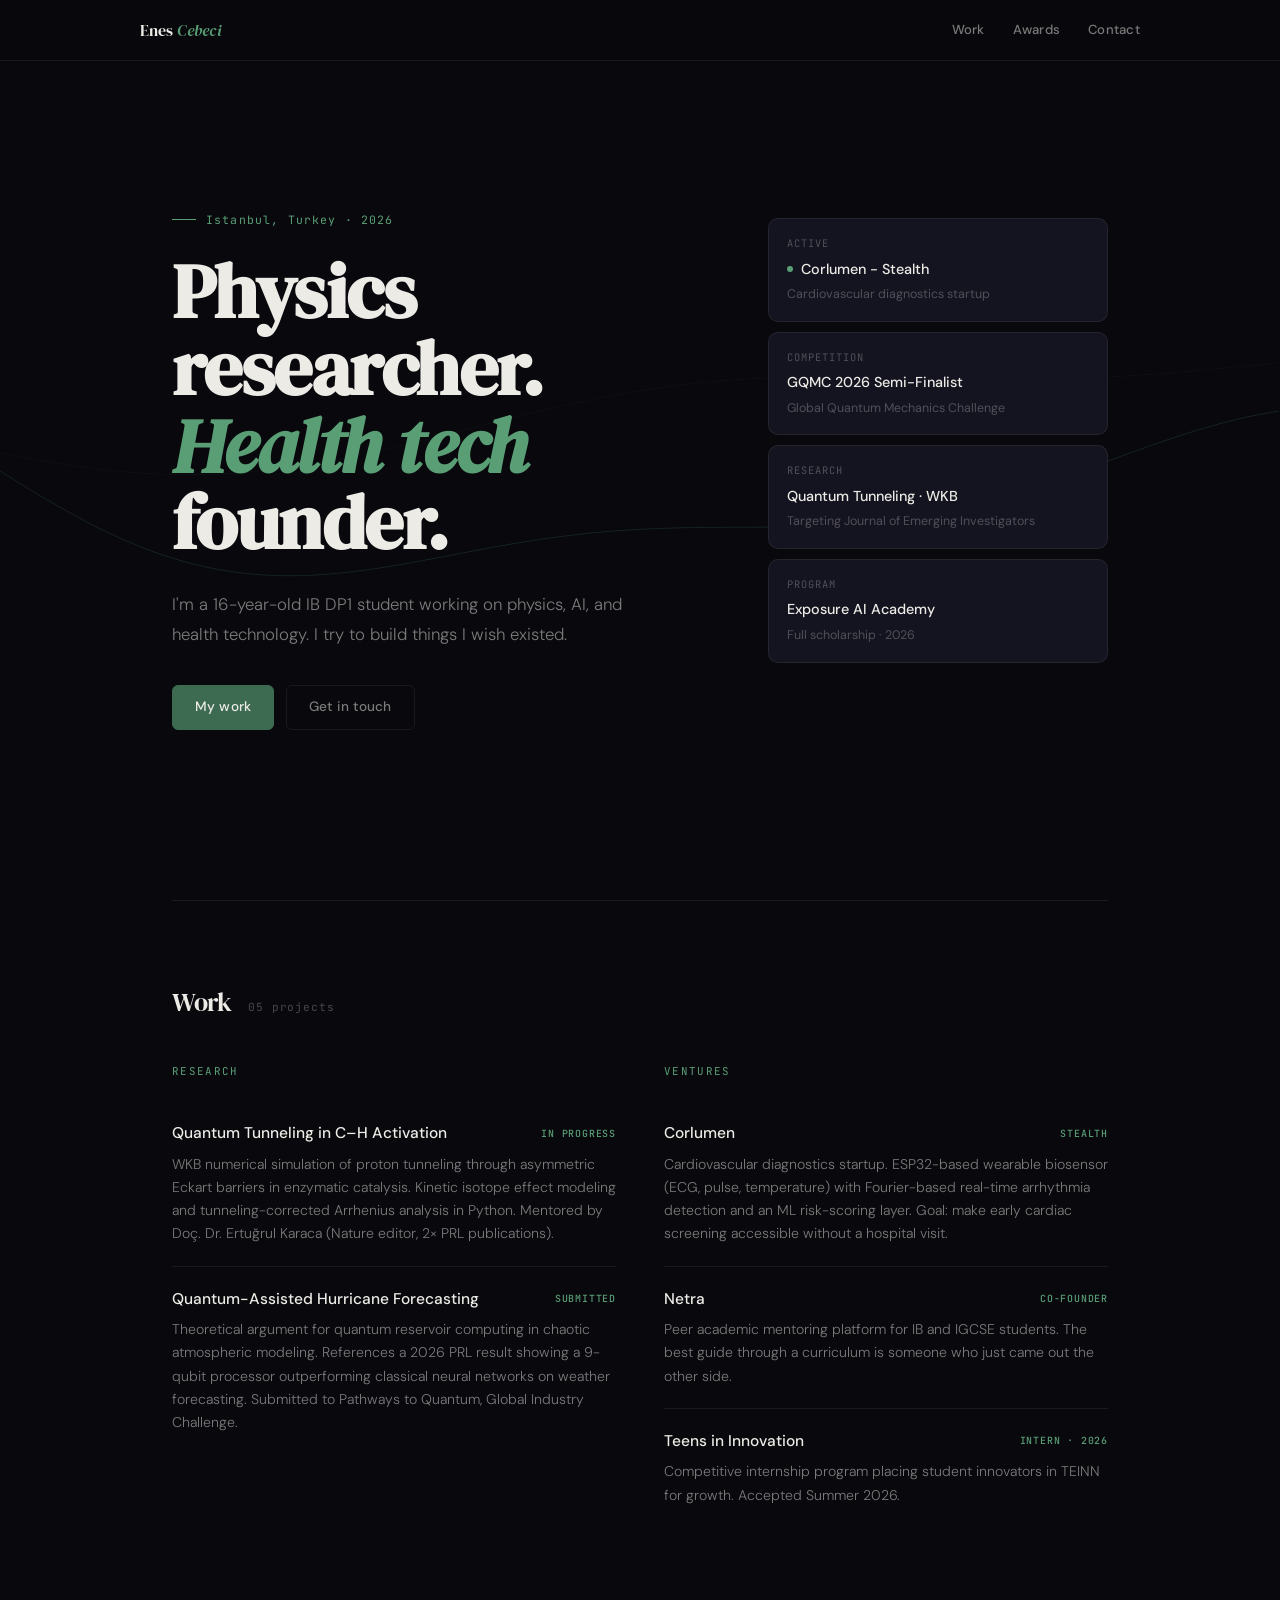
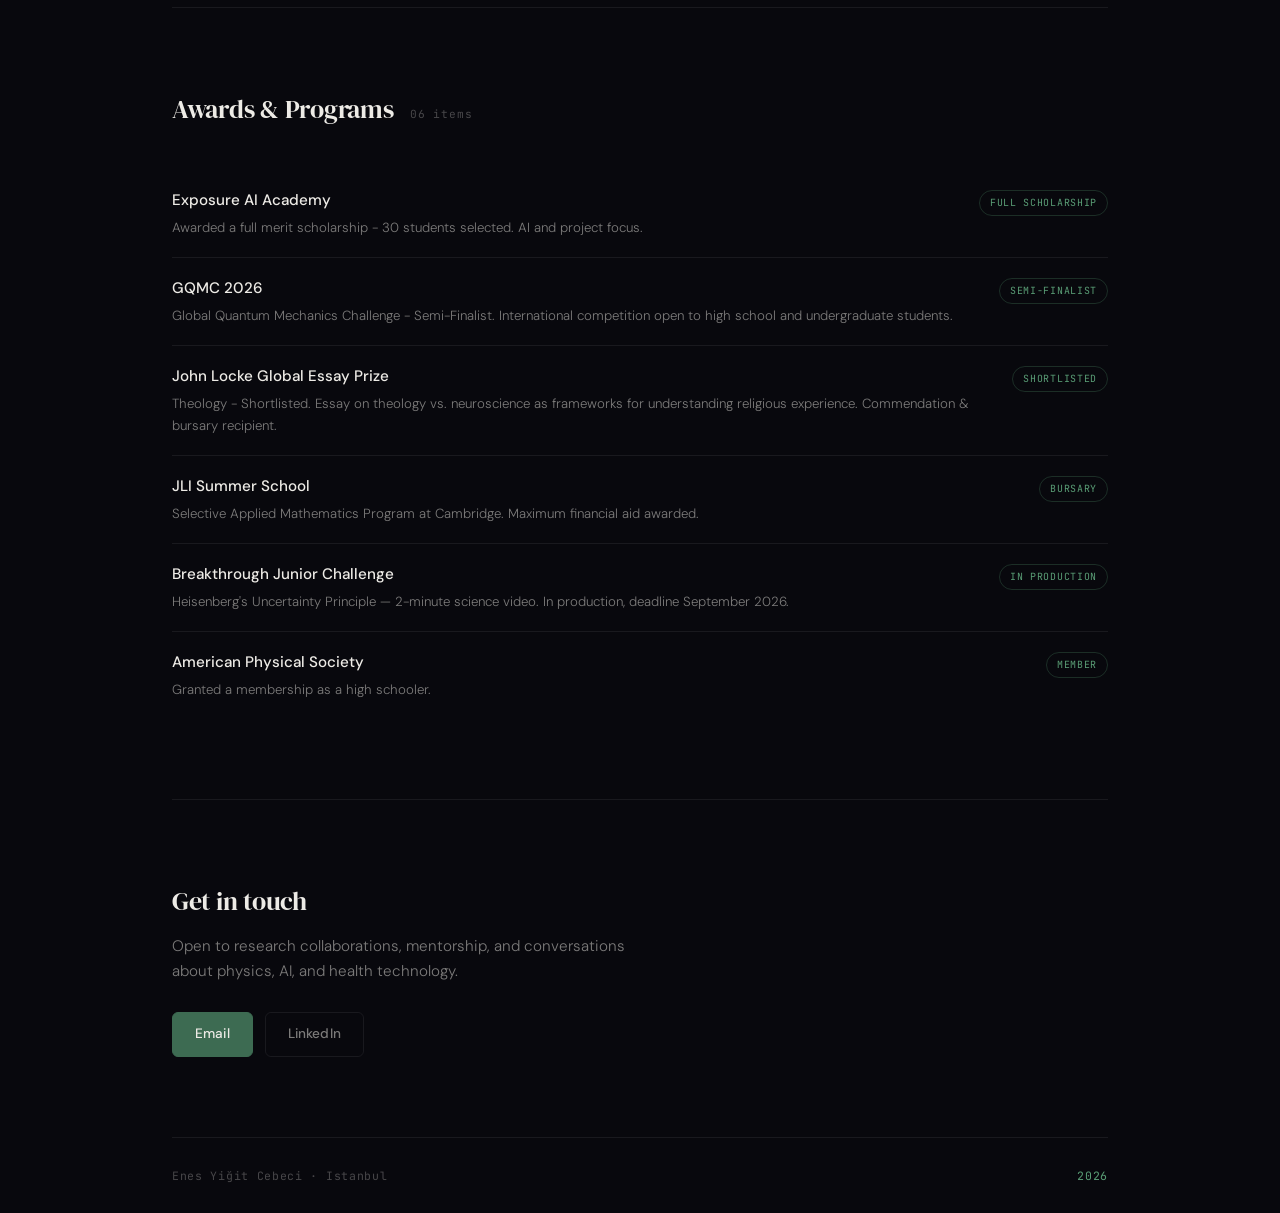
==== index.html @ 0b2b083b "index.html" ====
<!DOCTYPE html>
<html lang="en">
<head>
<meta charset="UTF-8">
<meta name="viewport" content="width=device-width, initial-scale=1.0">
<title>Enes Yiğit Cebeci</title>
<link rel="preconnect" href="https://fonts.googleapis.com">
<link rel="preconnect" href="https://fonts.gstatic.com" crossorigin>
<link href="https://fonts.googleapis.com/css2?family=DM+Serif+Display:ital@0;1&family=DM+Sans:wght@300;400;500;600&family=JetBrains+Mono:wght@400;500&display=swap" rel="stylesheet">
<style>
  :root {
    --bg: #08080D;
    --surface: #141420;
    --surface2: #1E1E2E;
    --text: #EDEBE6;
    --text-dim: rgba(237,235,230,0.5);
    --text-dimmer: rgba(237,235,230,0.28);
    --green: #3D6B52;
    --green-bright: #5A9E76;
    --border: rgba(255,255,255,0.07);
    --border-hover: rgba(255,255,255,0.14);
  }

  *, *::before, *::after { margin: 0; padding: 0; box-sizing: border-box; }
  html { scroll-behavior: smooth; }

  body {
    background: var(--bg);
    color: var(--text);
    font-family: 'DM Sans', sans-serif;
    font-size: 16px;
    line-height: 1.65;
    overflow-x: hidden;
    -webkit-font-smoothing: antialiased;
  }

  a { color: inherit; text-decoration: none; }

  .wrap {
    max-width: 1000px;
    margin: 0 auto;
    padding: 0 32px;
  }

  /* ── CANVAS BACKGROUND ── */
  #wave-canvas {
    position: fixed;
    top: 0; left: 0;
    width: 100%; height: 100%;
    z-index: 0;
    pointer-events: none;
    opacity: 0.30;
  }

  /* ── NAV ── */
  nav {
    position: fixed; top: 0; left: 0; right: 0;
    z-index: 100;
    padding: 0 32px;
    border-bottom: 1px solid var(--border);
    background: rgba(8,8,13,0.8);
    backdrop-filter: blur(16px);
  }
  nav .inner {
    max-width: 1000px; margin: 0 auto;
    display: flex; align-items: center;
    justify-content: space-between;
    height: 60px;
  }
  .nav-logo {
    font-family: 'DM Serif Display', serif;
    font-size: 1rem;
    letter-spacing: 0.01em;
    color: var(--text);
  }
  .nav-logo span { color: var(--green-bright); font-style: italic; }
  .navlinks {
    display: flex; gap: 28px;
    font-size: 0.82rem; font-weight: 500;
    color: var(--text-dim); letter-spacing: 0.02em;
  }
  .navlinks a { transition: color 0.15s; }
  .navlinks a:hover { color: var(--text); }

  /* ── HERO ── */
  .hero {
    position: relative; z-index: 1;
    min-height: 100vh;
    display: flex; align-items: center;
    padding: 120px 0 80px;
  }
  .hero-grid {
    display: grid;
    grid-template-columns: 1fr 340px;
    gap: 64px;
    align-items: start;
    width: 100%;
  }

  .hero-eyebrow {
    font-family: 'JetBrains Mono', monospace;
    font-size: 0.72rem;
    color: var(--green-bright);
    letter-spacing: 0.1em;
    margin-bottom: 24px;
    display: flex; align-items: center; gap: 10px;
  }
  .hero-eyebrow::before {
    content: '';
    width: 24px; height: 1px;
    background: var(--green-bright);
    display: inline-block;
  }

  h1.hero-name {
    font-family: 'DM Serif Display', serif;
    font-size: clamp(3rem, 6vw, 5rem);
    line-height: 1.0;
    letter-spacing: -0.02em;
    margin-bottom: 28px;
  }
  h1.hero-name em {
    font-style: italic;
    color: var(--green-bright);
  }

  .hero-bio {
    font-size: 1.05rem;
    color: var(--text-dim);
    max-width: 460px;
    line-height: 1.8;
    margin-bottom: 36px;
    font-weight: 300;
  }

  .hero-links { display: flex; gap: 12px; }
  .btn {
    padding: 10px 22px;
    border-radius: 6px;
    font-size: 0.85rem;
    font-weight: 500;
    letter-spacing: 0.01em;
    transition: all 0.2s;
    cursor: pointer;
  }
  .btn-primary {
    background: var(--green);
    color: var(--text);
    border: 1px solid var(--green);
  }
  .btn-primary:hover { background: var(--green-bright); border-color: var(--green-bright); }
  .btn-ghost {
    background: transparent;
    color: var(--text-dim);
    border: 1px solid var(--border);
  }
  .btn-ghost:hover { border-color: var(--border-hover); color: var(--text); }

  /* Right side status cards */
  .status-stack { display: flex; flex-direction: column; gap: 10px; padding-top: 8px; }
  .status-card {
    background: var(--surface);
    border: 1px solid var(--border);
    border-radius: 10px;
    padding: 16px 18px;
    transition: border-color 0.2s, transform 0.2s;
  }
  .status-card:hover {
    border-color: var(--border-hover);
    transform: translateX(4px);
  }
  .status-label {
    font-family: 'JetBrains Mono', monospace;
    font-size: 0.65rem;
    letter-spacing: 0.1em;
    text-transform: uppercase;
    color: var(--text-dimmer);
    margin-bottom: 5px;
  }
  .status-value {
    font-size: 0.9rem;
    font-weight: 500;
    color: var(--text);
    display: flex; align-items: center; gap: 8px;
  }
  .status-sub {
    font-size: 0.78rem;
    color: var(--text-dimmer);
    margin-top: 3px;
  }
  .live-dot {
    width: 6px; height: 6px;
    border-radius: 50%;
    background: var(--green-bright);
    flex-shrink: 0;
    animation: livepulse 2s ease-in-out infinite;
  }
  @keyframes livepulse { 0%,100%{opacity:1;} 50%{opacity:0.3;} }

  /* ── SECTIONS ── */
  .section {
    position: relative; z-index: 1;
    padding: 80px 0;
    border-top: 1px solid var(--border);
  }

  .section-header {
    display: flex; align-items: baseline;
    gap: 16px; margin-bottom: 40px;
  }
  h2.sec-title {
    font-family: 'DM Serif Display', serif;
    font-size: 1.6rem;
    font-weight: 400;
    letter-spacing: -0.01em;
  }
  .sec-count {
    font-family: 'JetBrains Mono', monospace;
    font-size: 0.7rem;
    color: var(--text-dimmer);
    letter-spacing: 0.08em;
  }

  /* Two column work grid */
  .work-cols {
    display: grid;
    grid-template-columns: 1fr 1fr;
    gap: 48px;
  }
  .work-group-title {
    font-family: 'JetBrains Mono', monospace;
    font-size: 0.68rem;
    letter-spacing: 0.12em;
    text-transform: uppercase;
    color: var(--green-bright);
    margin-bottom: 20px;
  }

  .work-item {
    padding: 20px 0;
    border-bottom: 1px solid var(--border);
    transition: border-color 0.2s;
  }
  .work-item:last-child { border-bottom: none; }
  .work-item:hover { border-color: var(--border-hover); }

  .work-name {
    font-weight: 500;
    font-size: 0.97rem;
    margin-bottom: 6px;
    display: flex; align-items: center; justify-content: space-between;
  }
  .work-tag {
    font-family: 'JetBrains Mono', monospace;
    font-size: 0.62rem;
    letter-spacing: 0.08em;
    text-transform: uppercase;
    color: var(--green-bright);
    flex-shrink: 0;
  }
  .work-desc {
    font-size: 0.88rem;
    color: var(--text-dim);
    line-height: 1.65;
    font-weight: 300;
  }

  /* Awards */
  .awards-list { display: flex; flex-direction: column; }
  .award-item {
    display: grid;
    grid-template-columns: 1fr auto;
    align-items: start;
    gap: 20px;
    padding: 18px 0;
    border-bottom: 1px solid var(--border);
    transition: all 0.2s;
  }
  .award-item:last-child { border-bottom: none; }
  .award-item:hover { padding-left: 8px; }
  .award-name { font-weight: 500; font-size: 0.95rem; margin-bottom: 4px; }
  .award-detail { font-size: 0.83rem; color: var(--text-dim); font-weight: 300; }
  .award-badge {
    font-family: 'JetBrains Mono', monospace;
    font-size: 0.62rem;
    letter-spacing: 0.07em;
    text-transform: uppercase;
    color: var(--green-bright);
    padding: 4px 10px;
    border: 1px solid rgba(90,158,118,0.25);
    border-radius: 100px;
    white-space: nowrap;
    margin-top: 2px;
  }

  /* Contact */
  .contact-inner { max-width: 480px; }
  .contact-inner h2 { margin-bottom: 12px; }
  .contact-inner p { color: var(--text-dim); font-size: 0.95rem; margin-bottom: 28px; font-weight: 300; }

  /* Footer */
  footer {
    position: relative; z-index: 1;
    border-top: 1px solid var(--border);
    padding: 28px 0;
    display: flex; justify-content: space-between; align-items: center;
  }
  footer span {
    font-family: 'JetBrains Mono', monospace;
    font-size: 0.72rem;
    color: var(--text-dimmer);
    letter-spacing: 0.06em;
  }
  footer .green { color: var(--green-bright); }

  /* ── SCROLL REVEAL ── */
  .reveal {
    opacity: 0;
    transform: translateY(24px);
    transition: opacity 0.6s ease, transform 0.6s ease;
  }
  .reveal.visible {
    opacity: 1;
    transform: translateY(0);
  }

  @media (max-width: 768px) {
    .hero-grid { grid-template-columns: 1fr; gap: 40px; }
    .work-cols { grid-template-columns: 1fr; gap: 0; }
    .navlinks { display: none; }
    .hero { padding: 100px 0 60px; }
    .section { padding: 60px 0; }
    .award-item { grid-template-columns: 1fr; }
  }
</style>
</head>
<body>

<!-- Ambient wave background -->
<canvas id="wave-canvas"></canvas>

<nav>
  <div class="inner">
    <div class="nav-logo">Enes <span>Cebeci</span></div>
    <div class="navlinks">
      <a href="#work">Work</a>
      <a href="#awards">Awards</a>
      <a href="#contact">Contact</a>
    </div>
  </div>
</nav>

<div class="wrap">

  <!-- HERO -->
  <div class="hero">
    <div class="hero-grid">
      <div>
        <div class="hero-eyebrow">Istanbul, Turkey · 2026</div>
        <h1 class="hero-name">
          Physics<br>researcher.<br><em>Health tech</em><br>founder.
        </h1>
        <p class="hero-bio">I'm a 16-year-old IB DP1 student working on physics, AI, and health technology. I try to build things I wish existed.</p>
        <div class="hero-links">
          <a href="#work" class="btn btn-primary">My work</a>
          <a href="#contact" class="btn btn-ghost">Get in touch</a>
        </div>
      </div>

      <div class="status-stack">
        <div class="status-card">
          <div class="status-label">Active</div>
          <div class="status-value"><span class="live-dot"></span>Corlumen - Stealth</div>
          <div class="status-sub">Cardiovascular diagnostics startup</div>
        </div>
        <div class="status-card">
          <div class="status-label">Competition</div>
          <div class="status-value">GQMC 2026 Semi-Finalist</div>
          <div class="status-sub">Global Quantum Mechanics Challenge</div>
        </div>
        <div class="status-card">
          <div class="status-label">Research</div>
          <div class="status-value">Quantum Tunneling · WKB</div>
          <div class="status-sub">Targeting Journal of Emerging Investigators</div>
        </div>
        <div class="status-card">
          <div class="status-label">Program</div>
          <div class="status-value">Exposure AI Academy</div>
          <div class="status-sub">Full scholarship · 2026</div>
        </div>
      </div>
    </div>
  </div>

  <!-- WORK -->
  <div class="section reveal" id="work">
    <div class="section-header">
      <h2 class="sec-title">Work</h2>
      <span class="sec-count">05 projects</span>
    </div>
    <div class="work-cols">
      <div>
        <div class="work-group-title">Research</div>
        <div class="work-item">
          <div class="work-name">
            Quantum Tunneling in C–H Activation
            <span class="work-tag">In progress</span>
          </div>
          <div class="work-desc">WKB numerical simulation of proton tunneling through asymmetric Eckart barriers in enzymatic catalysis. Kinetic isotope effect modeling and tunneling-corrected Arrhenius analysis in Python. Mentored by Doç. Dr. Ertuğrul Karaca (Nature editor, 2× PRL publications).</div>
        </div>
        <div class="work-item">
          <div class="work-name">
            Quantum-Assisted Hurricane Forecasting
            <span class="work-tag">Submitted</span>
          </div>
          <div class="work-desc">Theoretical argument for quantum reservoir computing in chaotic atmospheric modeling. References a 2026 PRL result showing a 9-qubit processor outperforming classical neural networks on weather forecasting. Submitted to Pathways to Quantum, Global Industry Challenge.</div>
        </div>
      </div>

      <div>
        <div class="work-group-title">Ventures</div>
        <div class="work-item">
          <div class="work-name">
            Corlumen
            <span class="work-tag">Stealth</span>
          </div>
          <div class="work-desc">Cardiovascular diagnostics startup. ESP32-based wearable biosensor (ECG, pulse, temperature) with Fourier-based real-time arrhythmia detection and an ML risk-scoring layer. Goal: make early cardiac screening accessible without a hospital visit.</div>
        </div>
        <div class="work-item">
          <div class="work-name">
            Netra
            <span class="work-tag">Co-founder</span>
          </div>
          <div class="work-desc">Peer academic mentoring platform for IB and IGCSE students. The best guide through a curriculum is someone who just came out the other side.</div>
        </div>
        <div class="work-item">
          <div class="work-name">
            Teens in Innovation
            <span class="work-tag">Intern · 2026</span>
          </div>
          <div class="work-desc">Competitive internship program placing student innovators in TEINN for growth. Accepted Summer 2026.</div>
        </div>
      </div>
    </div>
  </div>

  <!-- AWARDS -->
  <div class="section reveal" id="awards">
    <div class="section-header">
      <h2 class="sec-title">Awards & Programs</h2>
      <span class="sec-count">06 items</span>
    </div>
    <div class="awards-list">
      <div class="award-item">
        <div>
          <div class="award-name">Exposure AI Academy</div>
          <div class="award-detail">Awarded a full merit scholarship - 30 students selected. AI and project focus.</div>
        </div>
        <div class="award-badge">Full scholarship</div>
      </div>
      <div class="award-item">
        <div>
          <div class="award-name">GQMC 2026</div>
          <div class="award-detail">Global Quantum Mechanics Challenge - Semi-Finalist. International competition open to high school and undergraduate students.</div>
        </div>
        <div class="award-badge">Semi-finalist</div>
      </div>
      <div class="award-item">
        <div>
          <div class="award-name">John Locke Global Essay Prize</div>
          <div class="award-detail">Theology - Shortlisted. Essay on theology vs. neuroscience as frameworks for understanding religious experience. Commendation & bursary recipient.</div>
        </div>
        <div class="award-badge">Shortlisted</div>
      </div>
      <div class="award-item">
        <div>
          <div class="award-name">JLI Summer School</div>
          <div class="award-detail">Selective Applied Mathematics Program at Cambridge. Maximum financial aid awarded.</div>
        </div>
        <div class="award-badge">Bursary</div>
      </div>
      <div class="award-item">
        <div>
          <div class="award-name">Breakthrough Junior Challenge</div>
          <div class="award-detail">Heisenberg's Uncertainty Principle — 2-minute science video. In production, deadline September 2026.</div>
        </div>
        <div class="award-badge">In production</div>
      </div>
      <div class="award-item">
        <div>
          <div class="award-name">American Physical Society</div>
          <div class="award-detail">Granted a membership as a high schooler.</div>
        </div>
        <div class="award-badge">Member</div>
      </div>
    </div>
  </div>

  <!-- CONTACT -->
  <div class="section reveal" id="contact">
    <div class="contact-inner">
      <h2 class="sec-title">Get in touch</h2>
      <p>Open to research collaborations, mentorship, and conversations about physics, AI, and health technology.</p>
      <div class="hero-links">
        <a href="mailto:eycebeci61@gmail.com" class="btn btn-primary">Email</a>
        <a href="https://www.linkedin.com/in/enesyigitcebeci" target="_blank" class="btn btn-ghost">LinkedIn</a>
      </div>
    </div>
  </div>

  <footer>
    <span>Enes Yiğit Cebeci · Istanbul</span>
    <span class="green">2026</span>
  </footer>

</div>

<script>
  // Ambient wave background
  const canvas = document.getElementById('wave-canvas');
  const ctx = canvas.getContext('2d');
  let t = 0;

  function resize() {
    canvas.width = window.innerWidth;
    canvas.height = window.innerHeight;
  }
  resize();
  window.addEventListener('resize', resize);

  function drawWave() {
    ctx.clearRect(0, 0, canvas.width, canvas.height);
    ctx.beginPath();
    ctx.strokeStyle = 'rgba(90,158,118,0.6)';
    ctx.lineWidth = 1;

    for (let x = 0; x < canvas.width; x++) {
      const y = canvas.height * 0.5
        + Math.sin((x * 0.004) + t) * 60
        + Math.sin((x * 0.008) + t * 1.3) * 30
        + Math.sin((x * 0.002) + t * 0.7) * 80;
      x === 0 ? ctx.moveTo(x, y) : ctx.lineTo(x, y);
    }
    ctx.stroke();

    ctx.beginPath();
    ctx.strokeStyle = 'rgba(61,107,82,0.3)';
    for (let x = 0; x < canvas.width; x++) {
      const y = canvas.height * 0.45
        + Math.sin((x * 0.003) + t * 0.8 + 1) * 50
        + Math.sin((x * 0.007) + t * 1.1) * 20;
      x === 0 ? ctx.moveTo(x, y) : ctx.lineTo(x, y);
    }
    ctx.stroke();

    t += 0.003;
    requestAnimationFrame(drawWave);
  }
  drawWave();

  // Scroll reveal
  const reveals = document.querySelectorAll('.reveal');
  const observer = new IntersectionObserver((entries) => {
    entries.forEach(e => {
      if (e.isIntersecting) {
        e.target.classList.add('visible');
        observer.unobserve(e.target);
      }
    });
  }, { threshold: 0.1 });
  reveals.forEach(r => observer.observe(r));
</script>

</body>
</html>
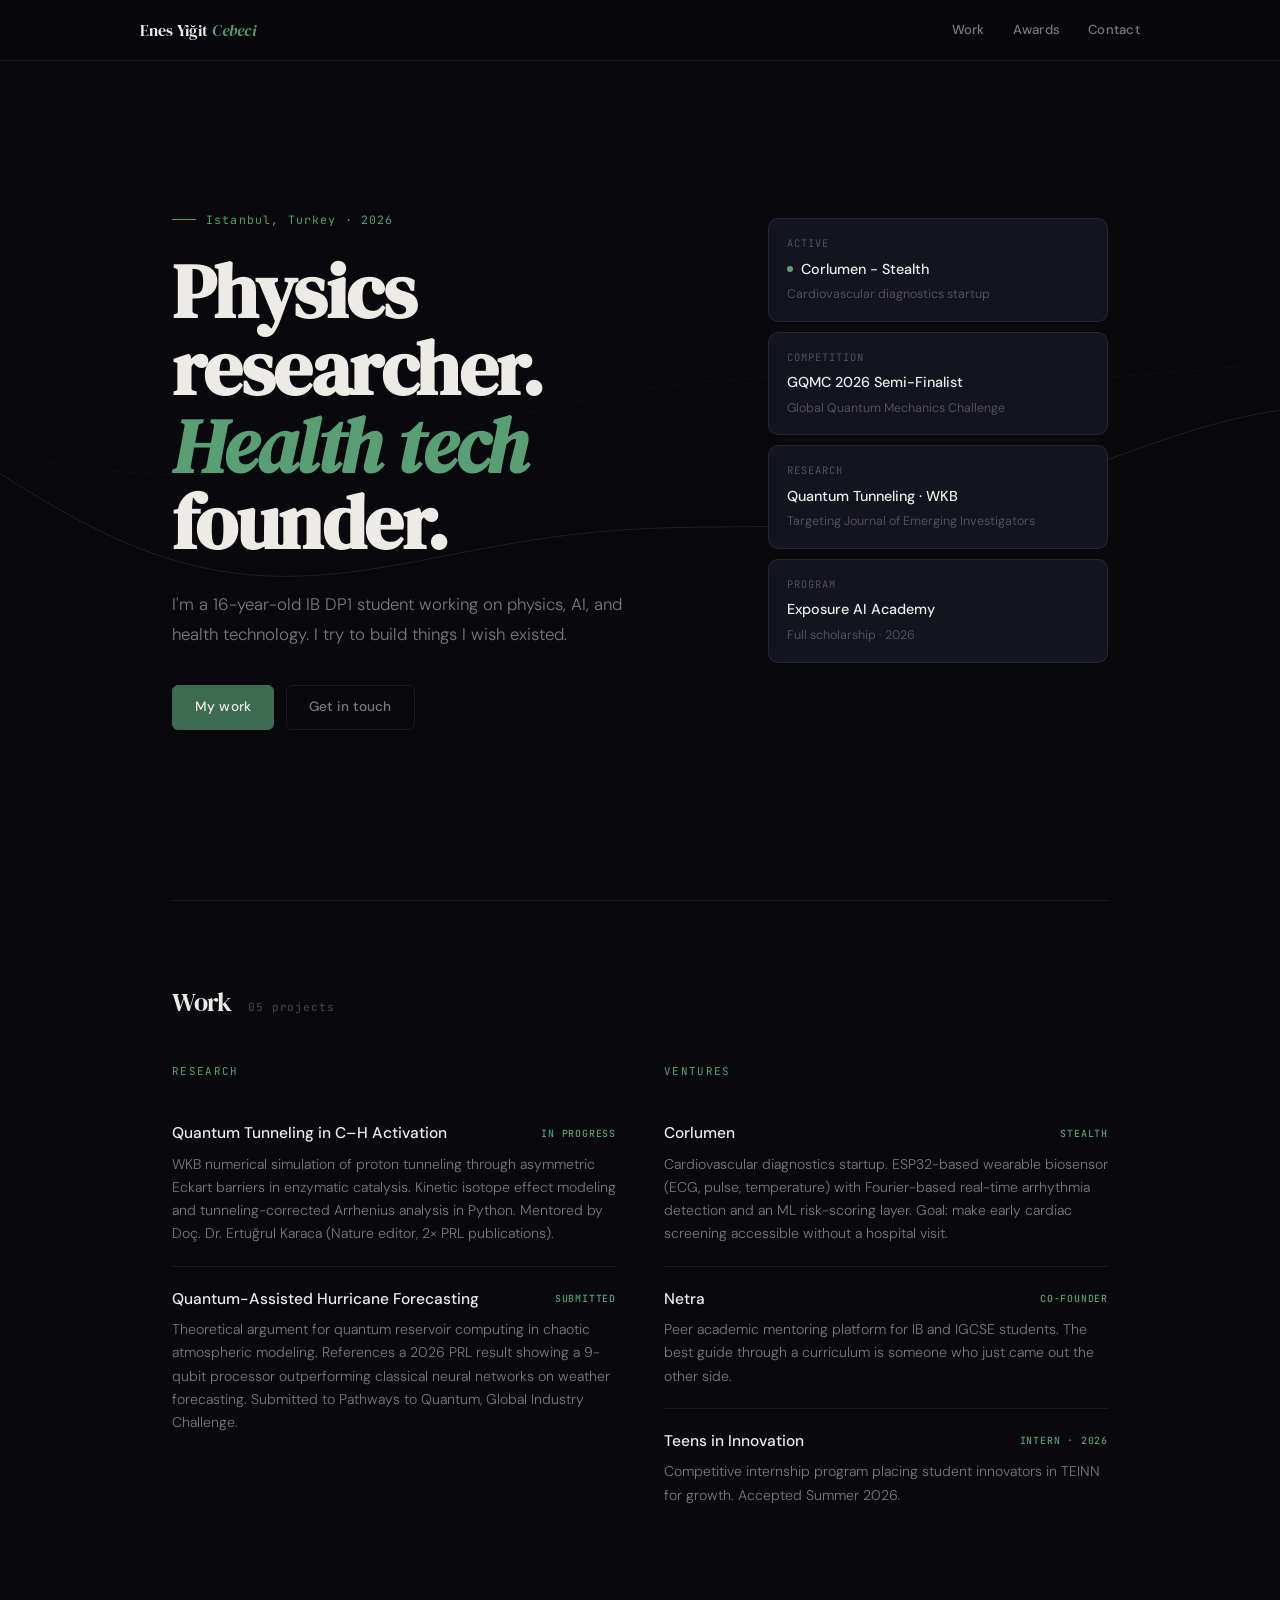
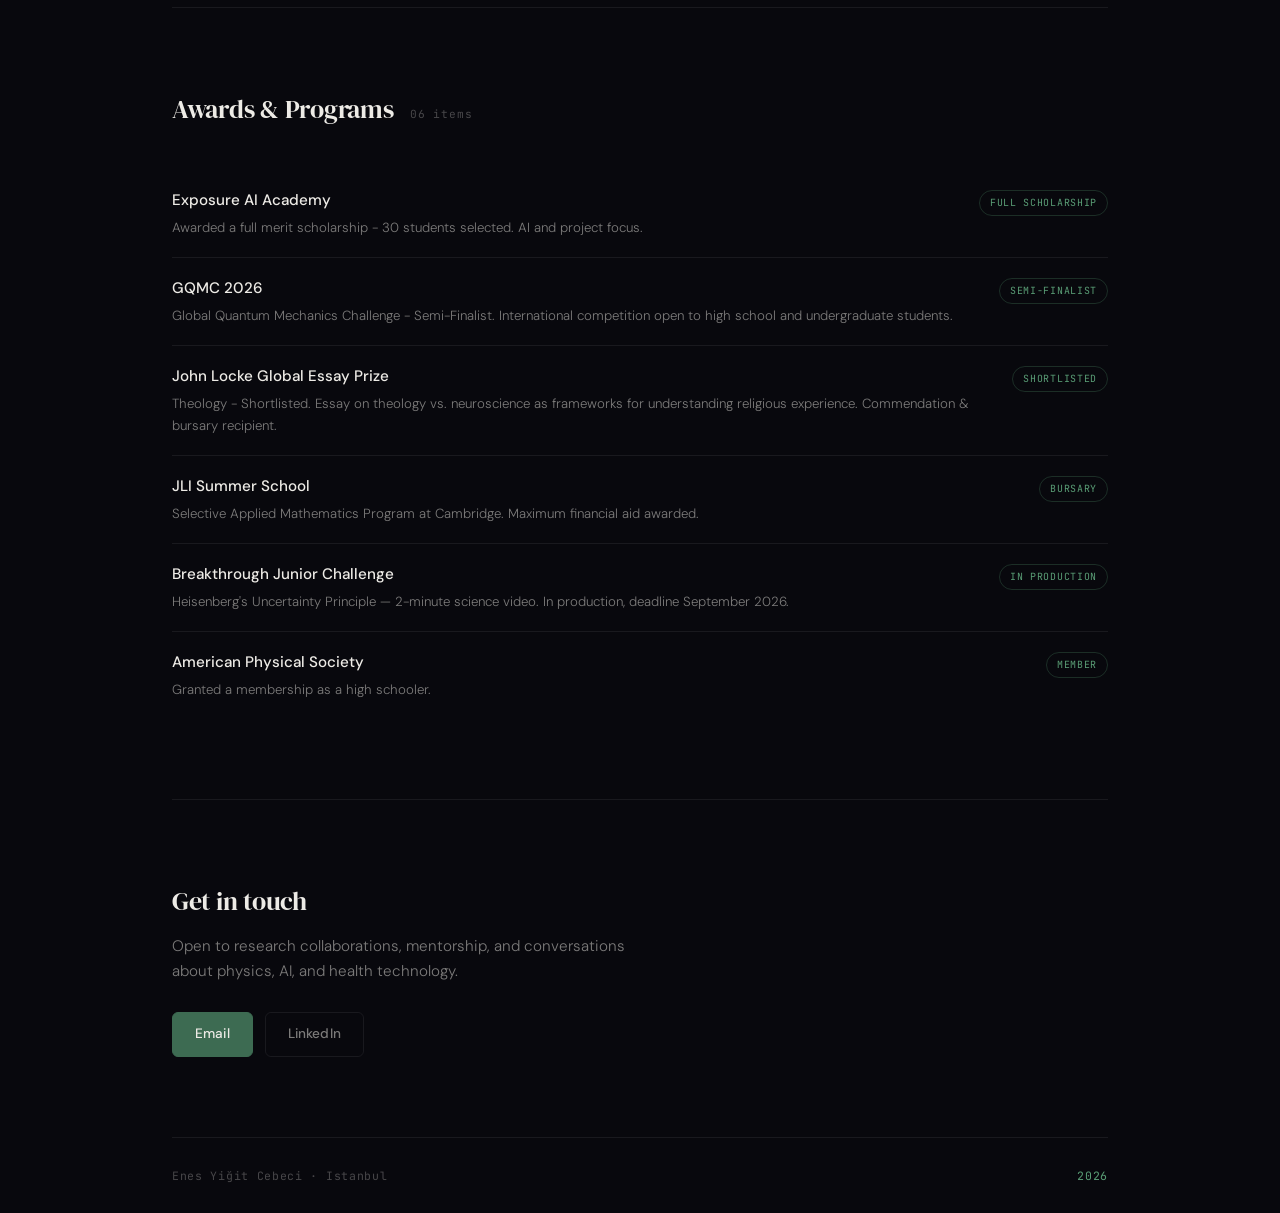
==== commit c5343490: "index.html" ====
--- a/index.html
+++ b/index.html
@@ -341,7 +341,7 @@
 
 <nav>
   <div class="inner">
-    <div class="nav-logo">Enes <span>Cebeci</span></div>
+    <div class="nav-logo">Enes Yiğit <span>Cebeci</span></div>
     <div class="navlinks">
       <a href="#work">Work</a>
       <a href="#awards">Awards</a>
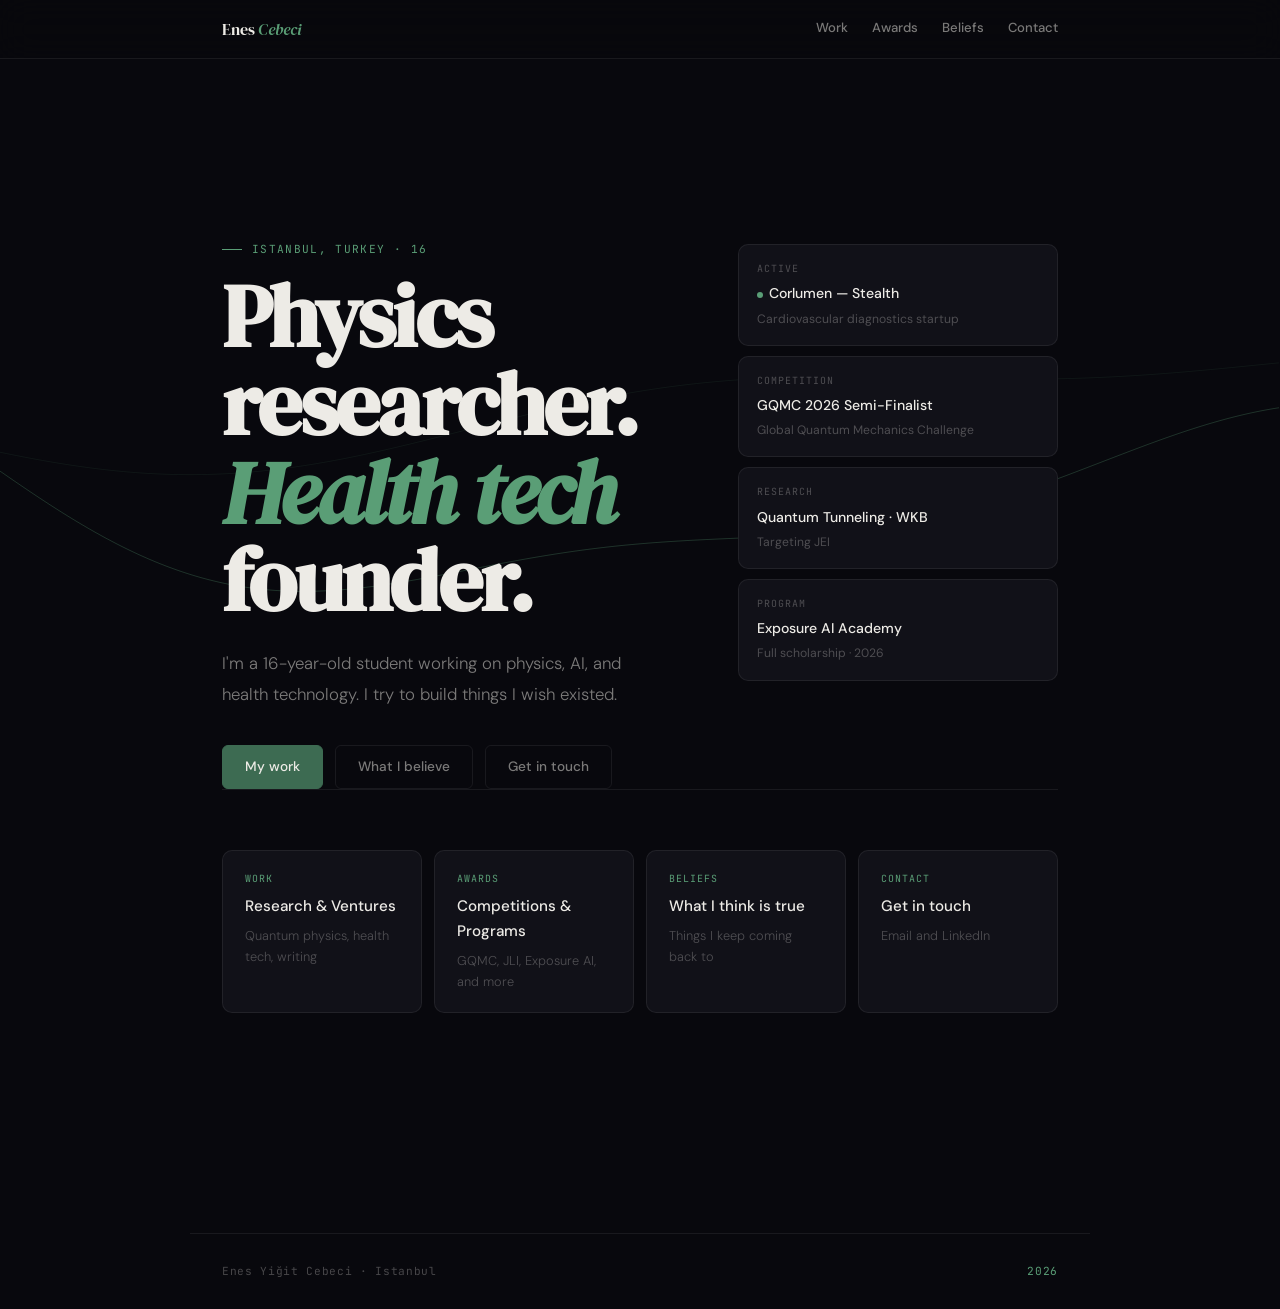
==== commit 8d1472da: "Add files via upload" ====
--- a/index.html
+++ b/index.html
@@ -4,572 +4,193 @@
 <meta charset="UTF-8">
 <meta name="viewport" content="width=device-width, initial-scale=1.0">
 <title>Enes Yiğit Cebeci</title>
-<link rel="preconnect" href="https://fonts.googleapis.com">
-<link rel="preconnect" href="https://fonts.gstatic.com" crossorigin>
-<link href="https://fonts.googleapis.com/css2?family=DM+Serif+Display:ital@0;1&family=DM+Sans:wght@300;400;500;600&family=JetBrains+Mono:wght@400;500&display=swap" rel="stylesheet">
+<link rel="stylesheet" href="style.css">
 <style>
-  :root {
-    --bg: #08080D;
-    --surface: #141420;
-    --surface2: #1E1E2E;
-    --text: #EDEBE6;
-    --text-dim: rgba(237,235,230,0.5);
-    --text-dimmer: rgba(237,235,230,0.28);
-    --green: #3D6B52;
-    --green-bright: #5A9E76;
-    --border: rgba(255,255,255,0.07);
-    --border-hover: rgba(255,255,255,0.14);
-  }
-
-  *, *::before, *::after { margin: 0; padding: 0; box-sizing: border-box; }
-  html { scroll-behavior: smooth; }
-
-  body {
-    background: var(--bg);
-    color: var(--text);
-    font-family: 'DM Sans', sans-serif;
-    font-size: 16px;
-    line-height: 1.65;
-    overflow-x: hidden;
-    -webkit-font-smoothing: antialiased;
-  }
-
-  a { color: inherit; text-decoration: none; }
-
-  .wrap {
-    max-width: 1000px;
-    margin: 0 auto;
-    padding: 0 32px;
-  }
-
-  /* ── CANVAS BACKGROUND ── */
-  #wave-canvas {
-    position: fixed;
-    top: 0; left: 0;
-    width: 100%; height: 100%;
-    z-index: 0;
-    pointer-events: none;
-    opacity: 0.30;
-  }
-
-  /* ── NAV ── */
-  nav {
-    position: fixed; top: 0; left: 0; right: 0;
-    z-index: 100;
-    padding: 0 32px;
-    border-bottom: 1px solid var(--border);
-    background: rgba(8,8,13,0.8);
-    backdrop-filter: blur(16px);
-  }
-  nav .inner {
-    max-width: 1000px; margin: 0 auto;
-    display: flex; align-items: center;
-    justify-content: space-between;
-    height: 60px;
-  }
-  .nav-logo {
-    font-family: 'DM Serif Display', serif;
-    font-size: 1rem;
-    letter-spacing: 0.01em;
-    color: var(--text);
-  }
-  .nav-logo span { color: var(--green-bright); font-style: italic; }
-  .navlinks {
-    display: flex; gap: 28px;
-    font-size: 0.82rem; font-weight: 500;
-    color: var(--text-dim); letter-spacing: 0.02em;
-  }
-  .navlinks a { transition: color 0.15s; }
-  .navlinks a:hover { color: var(--text); }
-
-  /* ── HERO ── */
   .hero {
-    position: relative; z-index: 1;
     min-height: 100vh;
     display: flex; align-items: center;
     padding: 120px 0 80px;
+    position: relative;
   }
+  canvas#bg {
+    position: fixed; top: 0; left: 0;
+    width: 100%; height: 100%;
+    z-index: 0; pointer-events: none; opacity: 0.4;
+  }
+  .hero-content { position: relative; z-index: 1; width: 100%; }
   .hero-grid {
     display: grid;
-    grid-template-columns: 1fr 340px;
-    gap: 64px;
-    align-items: start;
-    width: 100%;
+    grid-template-columns: 1fr 320px;
+    gap: 64px; align-items: start;
   }
-
-  .hero-eyebrow {
-    font-family: 'JetBrains Mono', monospace;
-    font-size: 0.72rem;
-    color: var(--green-bright);
-    letter-spacing: 0.1em;
+  h1.hero-name {
+    font-size: clamp(3rem, 7vw, 5.5rem);
+    line-height: 1.0; letter-spacing: -0.03em;
     margin-bottom: 24px;
-    display: flex; align-items: center; gap: 10px;
   }
-  .hero-eyebrow::before {
-    content: '';
-    width: 24px; height: 1px;
-    background: var(--green-bright);
-    display: inline-block;
+  h1.hero-name em { font-style: italic; color: var(--green-bright); }
+  .hero-sub {
+    font-size: 1.05rem; color: var(--text-dim);
+    max-width: 440px; line-height: 1.8;
+    font-weight: 300; margin-bottom: 36px;
   }
-
-  h1.hero-name {
-    font-family: 'DM Serif Display', serif;
-    font-size: clamp(3rem, 6vw, 5rem);
-    line-height: 1.0;
-    letter-spacing: -0.02em;
-    margin-bottom: 28px;
-  }
-  h1.hero-name em {
-    font-style: italic;
-    color: var(--green-bright);
-  }
-
-  .hero-bio {
-    font-size: 1.05rem;
-    color: var(--text-dim);
-    max-width: 460px;
-    line-height: 1.8;
-    margin-bottom: 36px;
-    font-weight: 300;
-  }
-
-  .hero-links { display: flex; gap: 12px; }
-  .btn {
-    padding: 10px 22px;
-    border-radius: 6px;
-    font-size: 0.85rem;
-    font-weight: 500;
-    letter-spacing: 0.01em;
-    transition: all 0.2s;
-    cursor: pointer;
-  }
-  .btn-primary {
-    background: var(--green);
-    color: var(--text);
-    border: 1px solid var(--green);
-  }
-  .btn-primary:hover { background: var(--green-bright); border-color: var(--green-bright); }
-  .btn-ghost {
-    background: transparent;
-    color: var(--text-dim);
-    border: 1px solid var(--border);
-  }
-  .btn-ghost:hover { border-color: var(--border-hover); color: var(--text); }
-
-  /* Right side status cards */
-  .status-stack { display: flex; flex-direction: column; gap: 10px; padding-top: 8px; }
+  .hero-links { display: flex; gap: 12px; flex-wrap: wrap; }
+  .status-stack { display: flex; flex-direction: column; gap: 10px; padding-top: 4px; }
   .status-card {
     background: var(--surface);
     border: 1px solid var(--border);
-    border-radius: 10px;
-    padding: 16px 18px;
+    border-radius: 10px; padding: 16px 18px;
     transition: border-color 0.2s, transform 0.2s;
   }
-  .status-card:hover {
-    border-color: var(--border-hover);
-    transform: translateX(4px);
-  }
+  .status-card:hover { border-color: var(--border-hover); transform: translateX(3px); }
   .status-label {
     font-family: 'JetBrains Mono', monospace;
-    font-size: 0.65rem;
-    letter-spacing: 0.1em;
-    text-transform: uppercase;
-    color: var(--text-dimmer);
+    font-size: 0.62rem; letter-spacing: 0.1em;
+    text-transform: uppercase; color: var(--text-dimmer);
     margin-bottom: 5px;
   }
-  .status-value {
-    font-size: 0.9rem;
-    font-weight: 500;
-    color: var(--text);
-    display: flex; align-items: center; gap: 8px;
+  .status-value { font-size: 0.88rem; font-weight: 500; }
+  .status-sub { font-size: 0.76rem; color: var(--text-dimmer); margin-top: 3px; }
+  .nav-row {
+    position: relative; z-index: 1;
+    padding: 60px 0;
+    display: grid; grid-template-columns: repeat(4,1fr);
+    gap: 12px; border-top: 1px solid var(--border);
   }
-  .status-sub {
-    font-size: 0.78rem;
-    color: var(--text-dimmer);
-    margin-top: 3px;
+  .nav-card {
+    background: var(--surface);
+    border: 1px solid var(--border);
+    border-radius: 10px; padding: 20px 22px;
+    transition: all 0.2s;
+    display: flex; flex-direction: column; gap: 6px;
   }
-  .live-dot {
-    width: 6px; height: 6px;
-    border-radius: 50%;
-    background: var(--green-bright);
-    flex-shrink: 0;
-    animation: livepulse 2s ease-in-out infinite;
+  .nav-card:hover { border-color: var(--border-hover); transform: translateY(-3px); }
+  .nav-card-label {
+    font-family: 'JetBrains Mono', monospace;
+    font-size: 0.62rem; letter-spacing: 0.1em;
+    text-transform: uppercase; color: var(--green-bright);
   }
-  @keyframes livepulse { 0%,100%{opacity:1;} 50%{opacity:0.3;} }
-
-  /* ── SECTIONS ── */
-  .section {
-    position: relative; z-index: 1;
-    padding: 80px 0;
-    border-top: 1px solid var(--border);
-  }
-
-  .section-header {
-    display: flex; align-items: baseline;
-    gap: 16px; margin-bottom: 40px;
-  }
-  h2.sec-title {
-    font-family: 'DM Serif Display', serif;
-    font-size: 1.6rem;
-    font-weight: 400;
-    letter-spacing: -0.01em;
-  }
-  .sec-count {
-    font-family: 'JetBrains Mono', monospace;
-    font-size: 0.7rem;
-    color: var(--text-dimmer);
-    letter-spacing: 0.08em;
-  }
-
-  /* Two column work grid */
-  .work-cols {
-    display: grid;
-    grid-template-columns: 1fr 1fr;
-    gap: 48px;
-  }
-  .work-group-title {
-    font-family: 'JetBrains Mono', monospace;
-    font-size: 0.68rem;
-    letter-spacing: 0.12em;
-    text-transform: uppercase;
-    color: var(--green-bright);
-    margin-bottom: 20px;
-  }
-
-  .work-item {
-    padding: 20px 0;
-    border-bottom: 1px solid var(--border);
-    transition: border-color 0.2s;
-  }
-  .work-item:last-child { border-bottom: none; }
-  .work-item:hover { border-color: var(--border-hover); }
-
-  .work-name {
-    font-weight: 500;
-    font-size: 0.97rem;
-    margin-bottom: 6px;
-    display: flex; align-items: center; justify-content: space-between;
-  }
-  .work-tag {
-    font-family: 'JetBrains Mono', monospace;
-    font-size: 0.62rem;
-    letter-spacing: 0.08em;
-    text-transform: uppercase;
-    color: var(--green-bright);
-    flex-shrink: 0;
-  }
-  .work-desc {
-    font-size: 0.88rem;
-    color: var(--text-dim);
-    line-height: 1.65;
-    font-weight: 300;
-  }
-
-  /* Awards */
-  .awards-list { display: flex; flex-direction: column; }
-  .award-item {
-    display: grid;
-    grid-template-columns: 1fr auto;
-    align-items: start;
-    gap: 20px;
-    padding: 18px 0;
-    border-bottom: 1px solid var(--border);
-    transition: all 0.2s;
-  }
-  .award-item:last-child { border-bottom: none; }
-  .award-item:hover { padding-left: 8px; }
-  .award-name { font-weight: 500; font-size: 0.95rem; margin-bottom: 4px; }
-  .award-detail { font-size: 0.83rem; color: var(--text-dim); font-weight: 300; }
-  .award-badge {
-    font-family: 'JetBrains Mono', monospace;
-    font-size: 0.62rem;
-    letter-spacing: 0.07em;
-    text-transform: uppercase;
-    color: var(--green-bright);
-    padding: 4px 10px;
-    border: 1px solid rgba(90,158,118,0.25);
-    border-radius: 100px;
-    white-space: nowrap;
-    margin-top: 2px;
-  }
-
-  /* Contact */
-  .contact-inner { max-width: 480px; }
-  .contact-inner h2 { margin-bottom: 12px; }
-  .contact-inner p { color: var(--text-dim); font-size: 0.95rem; margin-bottom: 28px; font-weight: 300; }
-
-  /* Footer */
-  footer {
-    position: relative; z-index: 1;
-    border-top: 1px solid var(--border);
-    padding: 28px 0;
-    display: flex; justify-content: space-between; align-items: center;
-  }
-  footer span {
-    font-family: 'JetBrains Mono', monospace;
-    font-size: 0.72rem;
-    color: var(--text-dimmer);
-    letter-spacing: 0.06em;
-  }
-  footer .green { color: var(--green-bright); }
-
-  /* ── SCROLL REVEAL ── */
-  .reveal {
-    opacity: 0;
-    transform: translateY(24px);
-    transition: opacity 0.6s ease, transform 0.6s ease;
-  }
-  .reveal.visible {
-    opacity: 1;
-    transform: translateY(0);
-  }
-
+  .nav-card-title { font-size: 0.95rem; font-weight: 500; }
+  .nav-card-desc { font-size: 0.8rem; color: var(--text-dimmer); font-weight: 300; }
   @media (max-width: 768px) {
     .hero-grid { grid-template-columns: 1fr; gap: 40px; }
-    .work-cols { grid-template-columns: 1fr; gap: 0; }
-    .navlinks { display: none; }
-    .hero { padding: 100px 0 60px; }
-    .section { padding: 60px 0; }
-    .award-item { grid-template-columns: 1fr; }
+    .nav-row { grid-template-columns: 1fr 1fr; }
   }
 </style>
 </head>
 <body>
 
-<!-- Ambient wave background -->
-<canvas id="wave-canvas"></canvas>
+<canvas id="bg"></canvas>
 
 <nav>
   <div class="inner">
-    <div class="nav-logo">Enes Yiğit <span>Cebeci</span></div>
+    <a href="/" class="nav-logo">Enes <em>Cebeci</em></a>
     <div class="navlinks">
-      <a href="#work">Work</a>
-      <a href="#awards">Awards</a>
-      <a href="#contact">Contact</a>
+      <a href="/work.html">Work</a>
+      <a href="/awards.html">Awards</a>
+      <a href="/beliefs.html">Beliefs</a>
+      <a href="/contact.html">Contact</a>
     </div>
   </div>
 </nav>
 
-<div class="wrap">
+<main>
+  <div class="wrap">
+    <div class="hero">
+      <div class="hero-content">
+        <div class="hero-grid">
+          <div>
+            <div class="page-eyebrow">Istanbul, Turkey · 16</div>
+            <h1 class="hero-name">Physics<br>researcher.<br><em>Health tech</em><br>founder.</h1>
+            <p class="hero-sub">I'm a 16-year-old student working on physics, AI, and health technology. I try to build things I wish existed.</p>
+            <div class="hero-links">
+              <a href="/work.html" class="btn btn-primary">My work</a>
+              <a href="/beliefs.html" class="btn btn-ghost">What I believe</a>
+              <a href="/contact.html" class="btn btn-ghost">Get in touch</a>
+            </div>
+          </div>
+          <div class="status-stack">
+            <div class="status-card">
+              <div class="status-label">Active</div>
+              <div class="status-value"><span class="live-dot"></span>Corlumen — Stealth</div>
+              <div class="status-sub">Cardiovascular diagnostics startup</div>
+            </div>
+            <div class="status-card">
+              <div class="status-label">Competition</div>
+              <div class="status-value">GQMC 2026 Semi-Finalist</div>
+              <div class="status-sub">Global Quantum Mechanics Challenge</div>
+            </div>
+            <div class="status-card">
+              <div class="status-label">Research</div>
+              <div class="status-value">Quantum Tunneling · WKB</div>
+              <div class="status-sub">Targeting JEI</div>
+            </div>
+            <div class="status-card">
+              <div class="status-label">Program</div>
+              <div class="status-value">Exposure AI Academy</div>
+              <div class="status-sub">Full scholarship · 2026</div>
+            </div>
+          </div>
+        </div>
 
-  <!-- HERO -->
-  <div class="hero">
-    <div class="hero-grid">
-      <div>
-        <div class="hero-eyebrow">Istanbul, Turkey · 2026</div>
-        <h1 class="hero-name">
-          Physics<br>researcher.<br><em>Health tech</em><br>founder.
-        </h1>
-        <p class="hero-bio">I'm a 16-year-old IB DP1 student working on physics, AI, and health technology. I try to build things I wish existed.</p>
-        <div class="hero-links">
-          <a href="#work" class="btn btn-primary">My work</a>
-          <a href="#contact" class="btn btn-ghost">Get in touch</a>
-        </div>
-      </div>
-
-      <div class="status-stack">
-        <div class="status-card">
-          <div class="status-label">Active</div>
-          <div class="status-value"><span class="live-dot"></span>Corlumen - Stealth</div>
-          <div class="status-sub">Cardiovascular diagnostics startup</div>
-        </div>
-        <div class="status-card">
-          <div class="status-label">Competition</div>
-          <div class="status-value">GQMC 2026 Semi-Finalist</div>
-          <div class="status-sub">Global Quantum Mechanics Challenge</div>
-        </div>
-        <div class="status-card">
-          <div class="status-label">Research</div>
-          <div class="status-value">Quantum Tunneling · WKB</div>
-          <div class="status-sub">Targeting Journal of Emerging Investigators</div>
-        </div>
-        <div class="status-card">
-          <div class="status-label">Program</div>
-          <div class="status-value">Exposure AI Academy</div>
-          <div class="status-sub">Full scholarship · 2026</div>
+        <div class="nav-row">
+          <a href="/work.html" class="nav-card">
+            <div class="nav-card-label">Work</div>
+            <div class="nav-card-title">Research & Ventures</div>
+            <div class="nav-card-desc">Quantum physics, health tech, writing</div>
+          </a>
+          <a href="/awards.html" class="nav-card">
+            <div class="nav-card-label">Awards</div>
+            <div class="nav-card-title">Competitions & Programs</div>
+            <div class="nav-card-desc">GQMC, JLI, Exposure AI, and more</div>
+          </a>
+          <a href="/beliefs.html" class="nav-card">
+            <div class="nav-card-label">Beliefs</div>
+            <div class="nav-card-title">What I think is true</div>
+            <div class="nav-card-desc">Things I keep coming back to</div>
+          </a>
+          <a href="/contact.html" class="nav-card">
+            <div class="nav-card-label">Contact</div>
+            <div class="nav-card-title">Get in touch</div>
+            <div class="nav-card-desc">Email and LinkedIn</div>
+          </a>
         </div>
       </div>
     </div>
   </div>
+</main>
 
-  <!-- WORK -->
-  <div class="section reveal" id="work">
-    <div class="section-header">
-      <h2 class="sec-title">Work</h2>
-      <span class="sec-count">05 projects</span>
-    </div>
-    <div class="work-cols">
-      <div>
-        <div class="work-group-title">Research</div>
-        <div class="work-item">
-          <div class="work-name">
-            Quantum Tunneling in C–H Activation
-            <span class="work-tag">In progress</span>
-          </div>
-          <div class="work-desc">WKB numerical simulation of proton tunneling through asymmetric Eckart barriers in enzymatic catalysis. Kinetic isotope effect modeling and tunneling-corrected Arrhenius analysis in Python. Mentored by Doç. Dr. Ertuğrul Karaca (Nature editor, 2× PRL publications).</div>
-        </div>
-        <div class="work-item">
-          <div class="work-name">
-            Quantum-Assisted Hurricane Forecasting
-            <span class="work-tag">Submitted</span>
-          </div>
-          <div class="work-desc">Theoretical argument for quantum reservoir computing in chaotic atmospheric modeling. References a 2026 PRL result showing a 9-qubit processor outperforming classical neural networks on weather forecasting. Submitted to Pathways to Quantum, Global Industry Challenge.</div>
-        </div>
-      </div>
-
-      <div>
-        <div class="work-group-title">Ventures</div>
-        <div class="work-item">
-          <div class="work-name">
-            Corlumen
-            <span class="work-tag">Stealth</span>
-          </div>
-          <div class="work-desc">Cardiovascular diagnostics startup. ESP32-based wearable biosensor (ECG, pulse, temperature) with Fourier-based real-time arrhythmia detection and an ML risk-scoring layer. Goal: make early cardiac screening accessible without a hospital visit.</div>
-        </div>
-        <div class="work-item">
-          <div class="work-name">
-            Netra
-            <span class="work-tag">Co-founder</span>
-          </div>
-          <div class="work-desc">Peer academic mentoring platform for IB and IGCSE students. The best guide through a curriculum is someone who just came out the other side.</div>
-        </div>
-        <div class="work-item">
-          <div class="work-name">
-            Teens in Innovation
-            <span class="work-tag">Intern · 2026</span>
-          </div>
-          <div class="work-desc">Competitive internship program placing student innovators in TEINN for growth. Accepted Summer 2026.</div>
-        </div>
-      </div>
-    </div>
-  </div>
-
-  <!-- AWARDS -->
-  <div class="section reveal" id="awards">
-    <div class="section-header">
-      <h2 class="sec-title">Awards & Programs</h2>
-      <span class="sec-count">06 items</span>
-    </div>
-    <div class="awards-list">
-      <div class="award-item">
-        <div>
-          <div class="award-name">Exposure AI Academy</div>
-          <div class="award-detail">Awarded a full merit scholarship - 30 students selected. AI and project focus.</div>
-        </div>
-        <div class="award-badge">Full scholarship</div>
-      </div>
-      <div class="award-item">
-        <div>
-          <div class="award-name">GQMC 2026</div>
-          <div class="award-detail">Global Quantum Mechanics Challenge - Semi-Finalist. International competition open to high school and undergraduate students.</div>
-        </div>
-        <div class="award-badge">Semi-finalist</div>
-      </div>
-      <div class="award-item">
-        <div>
-          <div class="award-name">John Locke Global Essay Prize</div>
-          <div class="award-detail">Theology - Shortlisted. Essay on theology vs. neuroscience as frameworks for understanding religious experience. Commendation & bursary recipient.</div>
-        </div>
-        <div class="award-badge">Shortlisted</div>
-      </div>
-      <div class="award-item">
-        <div>
-          <div class="award-name">JLI Summer School</div>
-          <div class="award-detail">Selective Applied Mathematics Program at Cambridge. Maximum financial aid awarded.</div>
-        </div>
-        <div class="award-badge">Bursary</div>
-      </div>
-      <div class="award-item">
-        <div>
-          <div class="award-name">Breakthrough Junior Challenge</div>
-          <div class="award-detail">Heisenberg's Uncertainty Principle — 2-minute science video. In production, deadline September 2026.</div>
-        </div>
-        <div class="award-badge">In production</div>
-      </div>
-      <div class="award-item">
-        <div>
-          <div class="award-name">American Physical Society</div>
-          <div class="award-detail">Granted a membership as a high schooler.</div>
-        </div>
-        <div class="award-badge">Member</div>
-      </div>
-    </div>
-  </div>
-
-  <!-- CONTACT -->
-  <div class="section reveal" id="contact">
-    <div class="contact-inner">
-      <h2 class="sec-title">Get in touch</h2>
-      <p>Open to research collaborations, mentorship, and conversations about physics, AI, and health technology.</p>
-      <div class="hero-links">
-        <a href="mailto:eycebeci61@gmail.com" class="btn btn-primary">Email</a>
-        <a href="https://www.linkedin.com/in/enesyigitcebeci" target="_blank" class="btn btn-ghost">LinkedIn</a>
-      </div>
-    </div>
-  </div>
-
-  <footer>
-    <span>Enes Yiğit Cebeci · Istanbul</span>
-    <span class="green">2026</span>
-  </footer>
-
-</div>
+<footer>
+  <div>Enes Yiğit Cebeci · Istanbul</div>
+  <span>2026</span>
+</footer>
 
 <script>
-  // Ambient wave background
-  const canvas = document.getElementById('wave-canvas');
+  const canvas = document.getElementById('bg');
   const ctx = canvas.getContext('2d');
   let t = 0;
-
-  function resize() {
-    canvas.width = window.innerWidth;
-    canvas.height = window.innerHeight;
-  }
-  resize();
-  window.addEventListener('resize', resize);
-
-  function drawWave() {
+  function resize() { canvas.width = window.innerWidth; canvas.height = window.innerHeight; }
+  resize(); window.addEventListener('resize', resize);
+  function draw() {
     ctx.clearRect(0, 0, canvas.width, canvas.height);
     ctx.beginPath();
-    ctx.strokeStyle = 'rgba(90,158,118,0.6)';
+    ctx.strokeStyle = 'rgba(90,158,118,0.7)';
     ctx.lineWidth = 1;
-
     for (let x = 0; x < canvas.width; x++) {
-      const y = canvas.height * 0.5
-        + Math.sin((x * 0.004) + t) * 60
-        + Math.sin((x * 0.008) + t * 1.3) * 30
-        + Math.sin((x * 0.002) + t * 0.7) * 80;
-      x === 0 ? ctx.moveTo(x, y) : ctx.lineTo(x, y);
+      const y = canvas.height * 0.5 + Math.sin((x*0.004)+t)*70 + Math.sin((x*0.008)+t*1.3)*30 + Math.sin((x*0.002)+t*0.7)*90;
+      x === 0 ? ctx.moveTo(x,y) : ctx.lineTo(x,y);
     }
     ctx.stroke();
-
     ctx.beginPath();
-    ctx.strokeStyle = 'rgba(61,107,82,0.3)';
+    ctx.strokeStyle = 'rgba(61,107,82,0.35)';
     for (let x = 0; x < canvas.width; x++) {
-      const y = canvas.height * 0.45
-        + Math.sin((x * 0.003) + t * 0.8 + 1) * 50
-        + Math.sin((x * 0.007) + t * 1.1) * 20;
-      x === 0 ? ctx.moveTo(x, y) : ctx.lineTo(x, y);
+      const y = canvas.height * 0.45 + Math.sin((x*0.003)+t*0.8+1)*50 + Math.sin((x*0.007)+t*1.1)*20;
+      x === 0 ? ctx.moveTo(x,y) : ctx.lineTo(x,y);
     }
     ctx.stroke();
-
-    t += 0.003;
-    requestAnimationFrame(drawWave);
+    t += 0.003; requestAnimationFrame(draw);
   }
-  drawWave();
-
-  // Scroll reveal
-  const reveals = document.querySelectorAll('.reveal');
-  const observer = new IntersectionObserver((entries) => {
-    entries.forEach(e => {
-      if (e.isIntersecting) {
-        e.target.classList.add('visible');
-        observer.unobserve(e.target);
-      }
-    });
-  }, { threshold: 0.1 });
-  reveals.forEach(r => observer.observe(r));
+  draw();
 </script>
-
 </body>
 </html>
--- a/style.css
+++ b/style.css
@@ -0,0 +1,152 @@
+@import url('https://fonts.googleapis.com/css2?family=DM+Serif+Display:ital@0;1&family=DM+Sans:wght@300;400;500;600&family=JetBrains+Mono:wght@400;500&display=swap');
+
+:root {
+  --bg: #08080D;
+  --surface: #111118;
+  --surface2: #1A1A26;
+  --text: #EDEBE6;
+  --text-dim: rgba(237,235,230,0.5);
+  --text-dimmer: rgba(237,235,230,0.28);
+  --green: #3D6B52;
+  --green-bright: #5A9E76;
+  --border: rgba(255,255,255,0.07);
+  --border-hover: rgba(255,255,255,0.15);
+}
+
+*, *::before, *::after { margin: 0; padding: 0; box-sizing: border-box; }
+html { scroll-behavior: smooth; }
+
+body {
+  background: var(--bg);
+  color: var(--text);
+  font-family: 'DM Sans', sans-serif;
+  font-size: 16px;
+  line-height: 1.65;
+  -webkit-font-smoothing: antialiased;
+  overflow-x: hidden;
+}
+
+a { color: inherit; text-decoration: none; }
+h1,h2,h3 { font-family: 'DM Serif Display', serif; }
+
+.wrap { max-width: 900px; margin: 0 auto; padding: 0 32px; }
+
+/* NAV */
+nav {
+  position: fixed; top: 0; left: 0; right: 0; z-index: 100;
+  background: rgba(8,8,13,0.88);
+  backdrop-filter: blur(16px);
+  border-bottom: 1px solid var(--border);
+}
+nav .inner {
+  max-width: 900px; margin: 0 auto; padding: 0 32px;
+  display: flex; align-items: center; justify-content: space-between;
+  height: 58px;
+}
+.nav-logo {
+  font-family: 'DM Serif Display', serif;
+  font-size: 1rem; color: var(--text);
+}
+.nav-logo em { font-style: italic; color: var(--green-bright); }
+.navlinks {
+  display: flex; gap: 24px;
+  font-size: 0.82rem; font-weight: 500;
+  color: var(--text-dim);
+}
+.navlinks a { transition: color 0.15s; padding-bottom: 2px; border-bottom: 1px solid transparent; }
+.navlinks a:hover { color: var(--text); }
+.navlinks a.active { color: var(--text); border-bottom-color: var(--green-bright); }
+
+/* MAIN */
+main { padding: 120px 0 80px; min-height: 100vh; }
+
+/* PAGE HEADER */
+.page-header { margin-bottom: 56px; }
+.page-eyebrow {
+  font-family: 'JetBrains Mono', monospace;
+  font-size: 0.7rem; letter-spacing: 0.12em;
+  text-transform: uppercase; color: var(--green-bright);
+  margin-bottom: 14px;
+  display: flex; align-items: center; gap: 10px;
+}
+.page-eyebrow::before { content: ''; width: 20px; height: 1px; background: var(--green-bright); }
+h1.page-title {
+  font-size: clamp(2.2rem, 4vw, 3.2rem);
+  line-height: 1.1; letter-spacing: -0.02em;
+}
+h1.page-title em { font-style: italic; color: var(--green-bright); }
+.page-desc {
+  margin-top: 16px; font-size: 1rem;
+  color: var(--text-dim); max-width: 480px;
+  font-weight: 300; line-height: 1.8;
+}
+
+/* ITEMS */
+.item-list { display: flex; flex-direction: column; }
+.item {
+  padding: 22px 0;
+  border-bottom: 1px solid var(--border);
+  transition: padding-left 0.2s;
+}
+.item:last-child { border-bottom: none; }
+.item:hover { padding-left: 6px; }
+.item-top {
+  display: flex; align-items: baseline;
+  justify-content: space-between; gap: 16px; margin-bottom: 6px;
+}
+.item-name { font-weight: 500; font-size: 0.97rem; }
+.item-tag {
+  font-family: 'JetBrains Mono', monospace;
+  font-size: 0.62rem; letter-spacing: 0.08em;
+  text-transform: uppercase; color: var(--green-bright); flex-shrink: 0;
+}
+.item-desc { font-size: 0.87rem; color: var(--text-dim); font-weight: 300; line-height: 1.7; }
+
+/* GROUP LABEL */
+.group-label {
+  font-family: 'JetBrains Mono', monospace;
+  font-size: 0.68rem; letter-spacing: 0.12em;
+  text-transform: uppercase; color: var(--green-bright);
+  margin-bottom: 4px; margin-top: 40px;
+}
+.group-label:first-child { margin-top: 0; }
+
+/* BTN */
+.btn {
+  display: inline-flex; align-items: center; gap: 8px;
+  padding: 10px 22px; border-radius: 6px;
+  font-size: 0.85rem; font-weight: 500;
+  transition: all 0.15s; font-family: 'DM Sans', sans-serif;
+}
+.btn-primary { background: var(--green); color: var(--text); border: 1px solid var(--green); }
+.btn-primary:hover { background: var(--green-bright); border-color: var(--green-bright); }
+.btn-ghost { background: transparent; color: var(--text-dim); border: 1px solid var(--border); }
+.btn-ghost:hover { border-color: var(--border-hover); color: var(--text); }
+
+/* LIVE DOT */
+.live-dot {
+  width: 6px; height: 6px; border-radius: 50%;
+  background: var(--green-bright); display: inline-block;
+  animation: livepulse 2s ease-in-out infinite; margin-right: 6px;
+}
+@keyframes livepulse { 0%,100%{opacity:1} 50%{opacity:0.3} }
+
+/* FOOTER */
+footer {
+  border-top: 1px solid var(--border);
+  padding: 28px 32px; max-width: 900px; margin: 0 auto;
+  display: flex; justify-content: space-between;
+  font-family: 'JetBrains Mono', monospace;
+  font-size: 0.7rem; color: var(--text-dimmer); letter-spacing: 0.06em;
+}
+footer span { color: var(--green-bright); }
+
+/* REVEAL */
+.reveal { opacity: 0; transform: translateY(20px); transition: opacity 0.5s ease, transform 0.5s ease; }
+.reveal.visible { opacity: 1; transform: translateY(0); }
+
+@media (max-width: 640px) {
+  .navlinks { display: none; }
+  main { padding: 100px 0 60px; }
+  h1.page-title { font-size: 2rem; }
+}
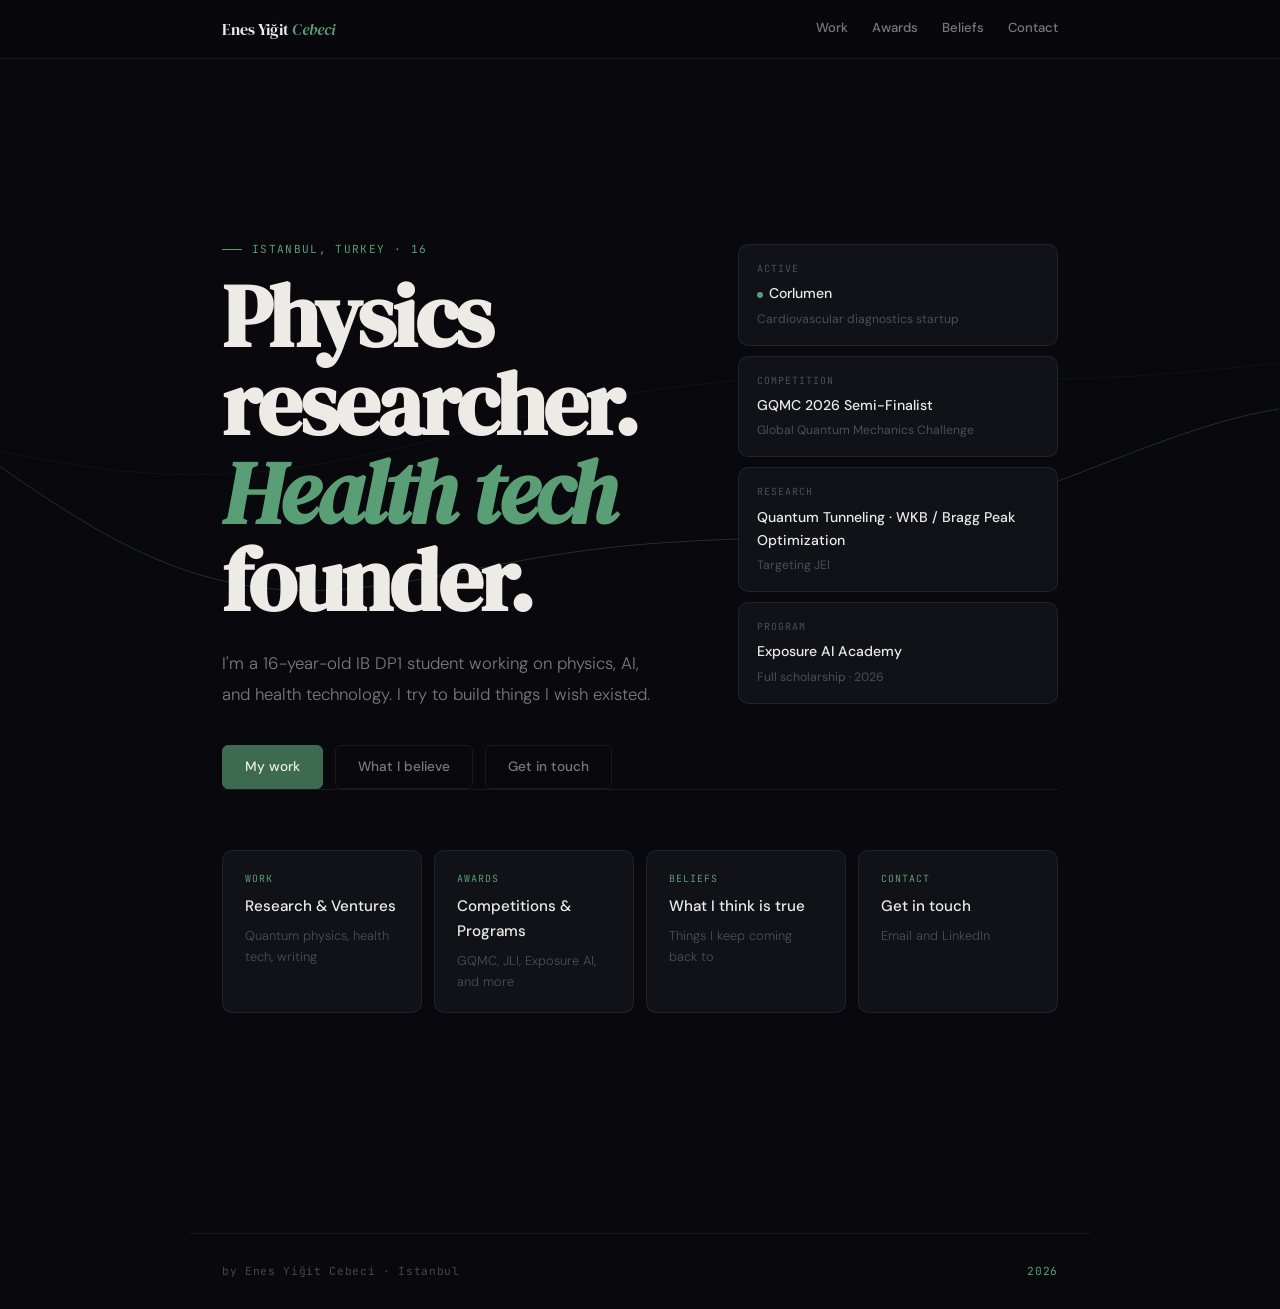
==== commit db6a81d3: "index.html" ====
--- a/index.html
+++ b/index.html
@@ -84,7 +84,7 @@
 
 <nav>
   <div class="inner">
-    <a href="/" class="nav-logo">Enes <em>Cebeci</em></a>
+    <a href="/" class="nav-logo">Enes Yiğit <em>Cebeci</em></a>
     <div class="navlinks">
       <a href="/work.html">Work</a>
       <a href="/awards.html">Awards</a>
@@ -102,7 +102,7 @@
           <div>
             <div class="page-eyebrow">Istanbul, Turkey · 16</div>
             <h1 class="hero-name">Physics<br>researcher.<br><em>Health tech</em><br>founder.</h1>
-            <p class="hero-sub">I'm a 16-year-old student working on physics, AI, and health technology. I try to build things I wish existed.</p>
+            <p class="hero-sub">I'm a 16-year-old IB DP1 student working on physics, AI, and health technology. I try to build things I wish existed.</p>
             <div class="hero-links">
               <a href="/work.html" class="btn btn-primary">My work</a>
               <a href="/beliefs.html" class="btn btn-ghost">What I believe</a>
@@ -112,7 +112,7 @@
           <div class="status-stack">
             <div class="status-card">
               <div class="status-label">Active</div>
-              <div class="status-value"><span class="live-dot"></span>Corlumen — Stealth</div>
+              <div class="status-value"><span class="live-dot"></span>Corlumen</div>
               <div class="status-sub">Cardiovascular diagnostics startup</div>
             </div>
             <div class="status-card">
@@ -122,7 +122,7 @@
             </div>
             <div class="status-card">
               <div class="status-label">Research</div>
-              <div class="status-value">Quantum Tunneling · WKB</div>
+              <div class="status-value">Quantum Tunneling · WKB / Bragg Peak Optimization</div>
               <div class="status-sub">Targeting JEI</div>
             </div>
             <div class="status-card">
@@ -161,7 +161,7 @@
 </main>
 
 <footer>
-  <div>Enes Yiğit Cebeci · Istanbul</div>
+  <div>by Enes Yiğit Cebeci · Istanbul</div>
   <span>2026</span>
 </footer>
 
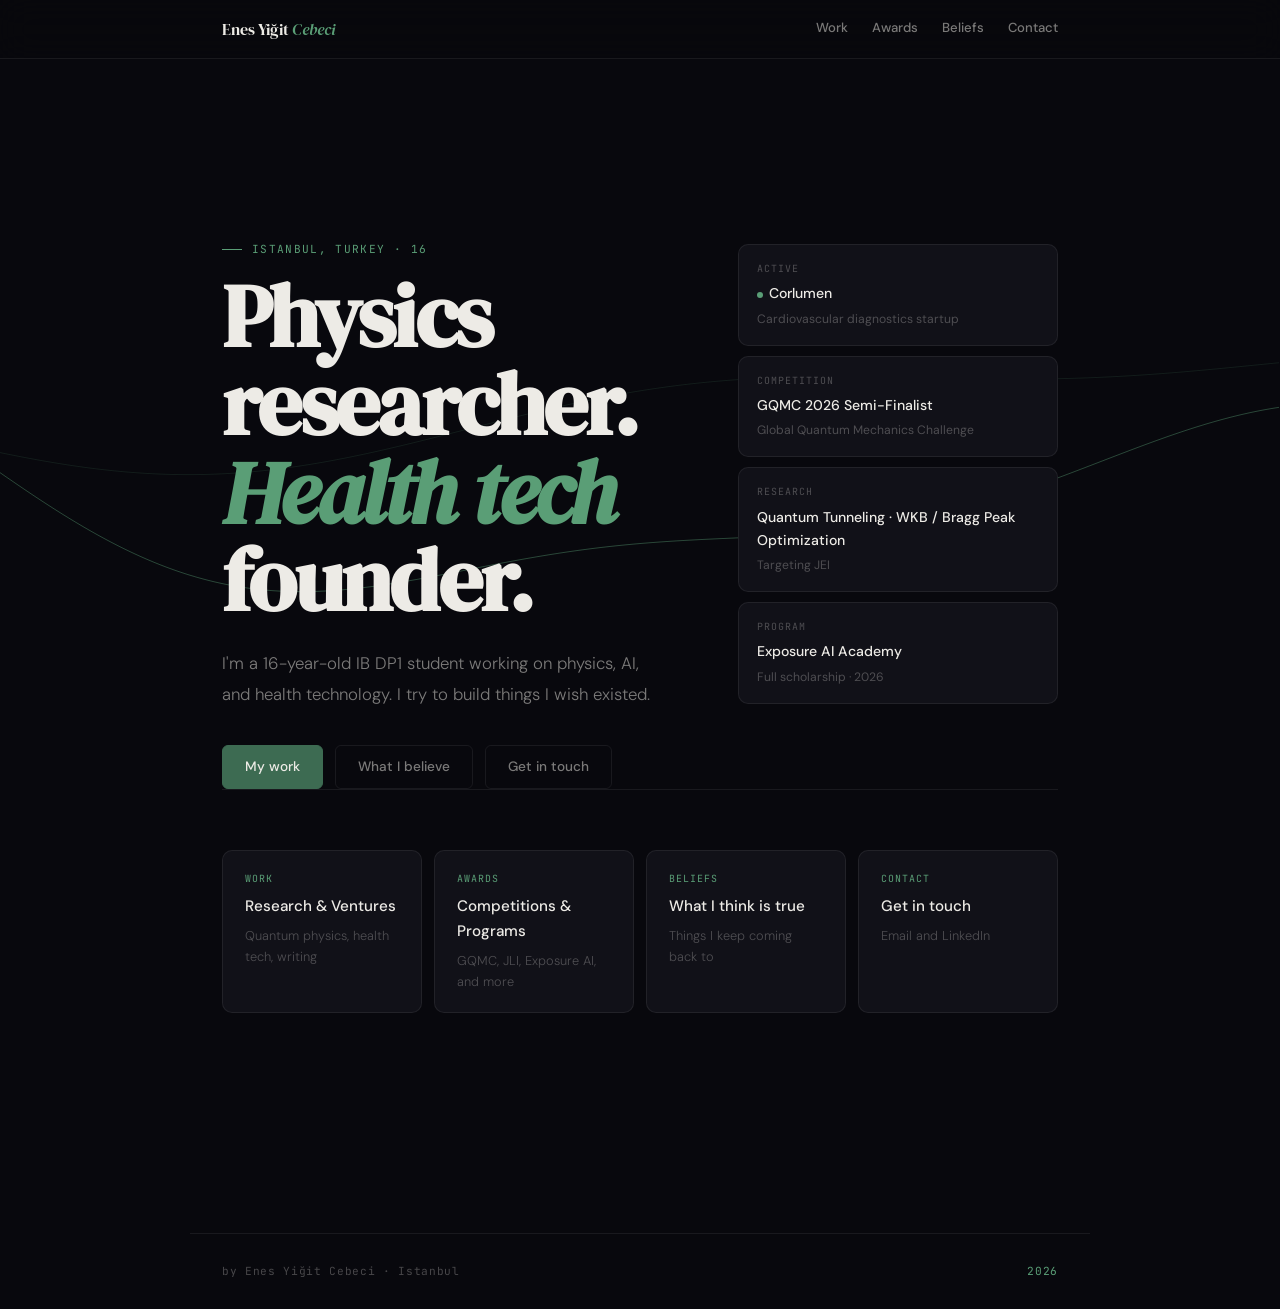
==== commit 2b84e2a0: "index.html" ====
--- a/index.html
+++ b/index.html
@@ -15,7 +15,7 @@
   canvas#bg {
     position: fixed; top: 0; left: 0;
     width: 100%; height: 100%;
-    z-index: 0; pointer-events: none; opacity: 0.4;
+    z-index: 0; pointer-events: none; opacity: 0.6;
   }
   .hero-content { position: relative; z-index: 1; width: 100%; }
   .hero-grid {
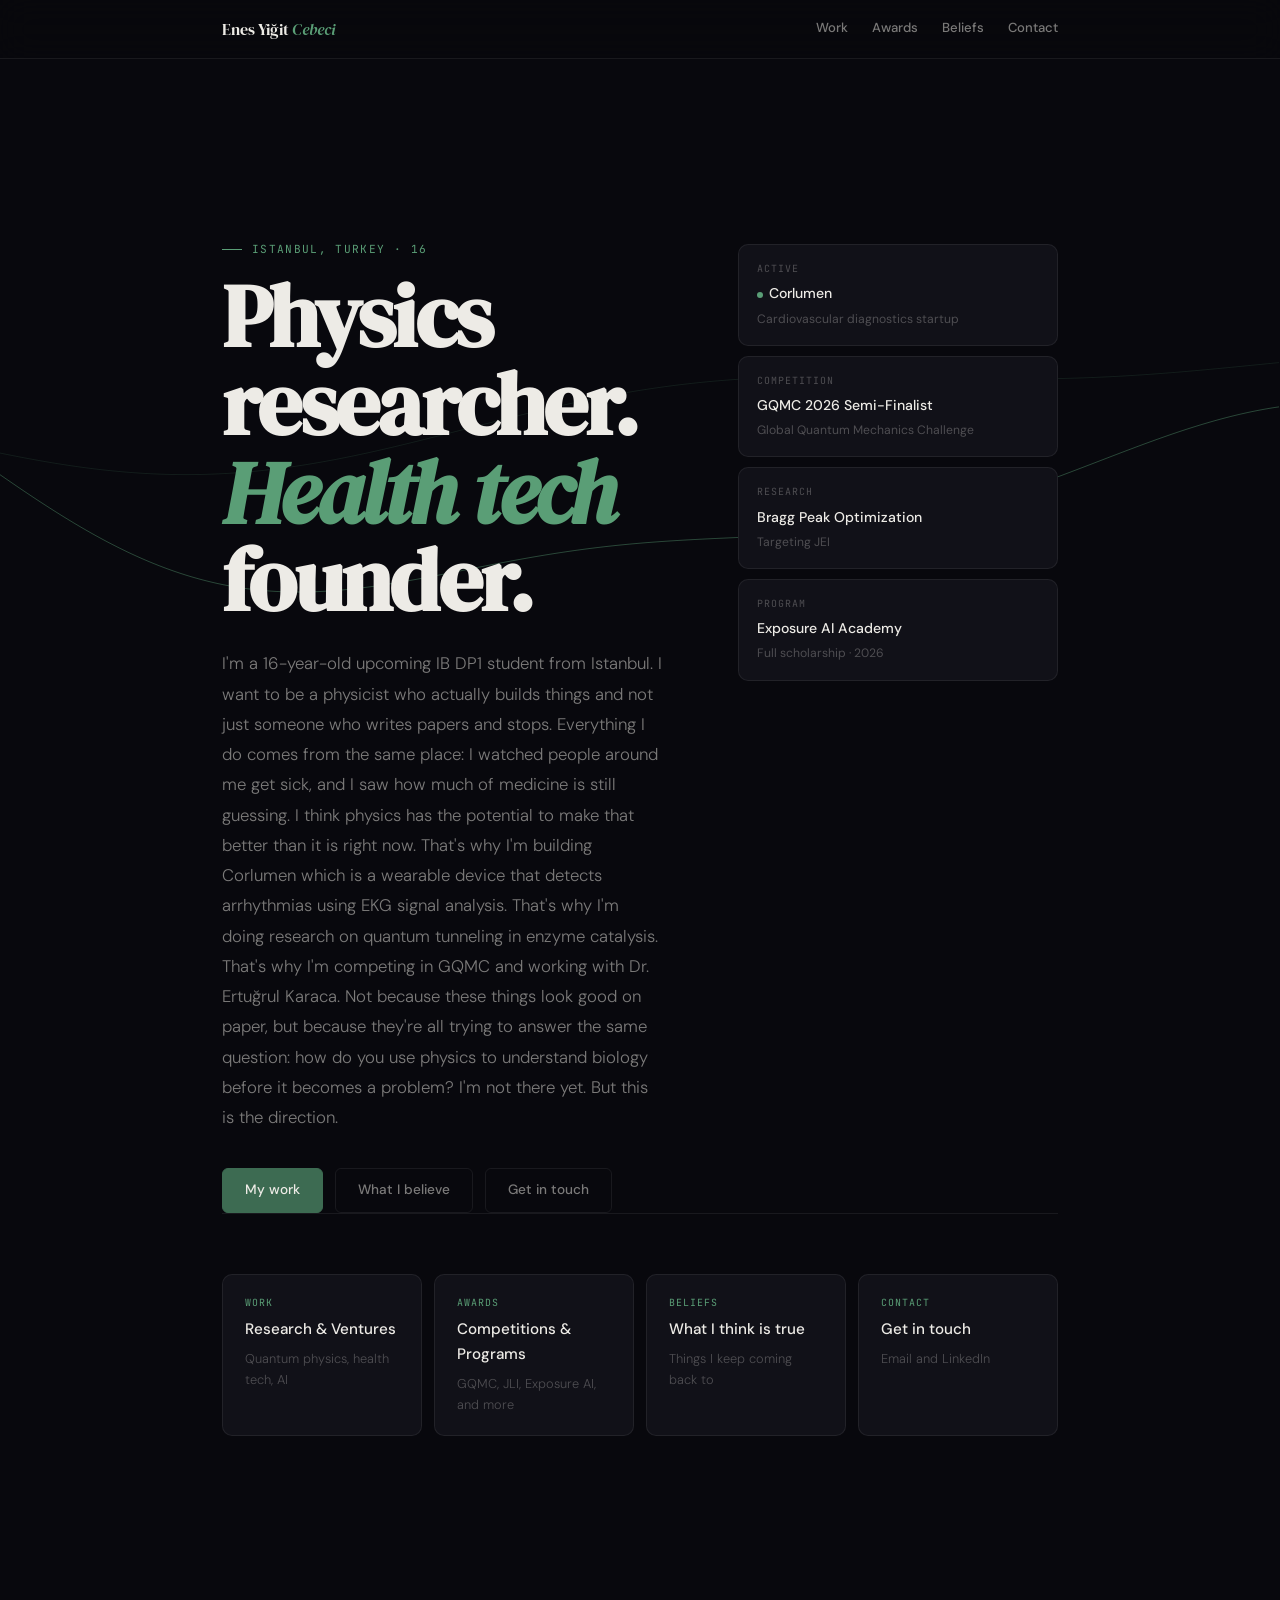
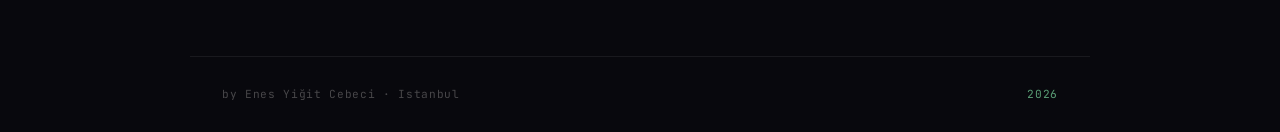
==== commit 0ee27aeb: "index.html" ====
--- a/index.html
+++ b/index.html
@@ -102,7 +102,7 @@
           <div>
             <div class="page-eyebrow">Istanbul, Turkey · 16</div>
             <h1 class="hero-name">Physics<br>researcher.<br><em>Health tech</em><br>founder.</h1>
-            <p class="hero-sub">I'm a 16-year-old IB DP1 student working on physics, AI, and health technology. I try to build things I wish existed.</p>
+            <p class="hero-sub">I'm a 16-year-old upcoming IB DP1 student from Istanbul. I want to be a physicist who actually builds things and not just someone who writes papers and stops. Everything I do comes from the same place: I watched people around me get sick, and I saw how much of medicine is still guessing. I think physics has the potential to make that better than it is right now. That's why I'm building Corlumen which is a wearable device that detects arrhythmias using EKG signal analysis. That's why I'm doing research on quantum tunneling in enzyme catalysis. That's why I'm competing in GQMC and working with Dr. Ertuğrul Karaca. Not because these things look good on paper, but because they're all trying to answer the same question: how do you use physics to understand biology before it becomes a problem? I'm not there yet. But this is the direction.</p>
             <div class="hero-links">
               <a href="/work.html" class="btn btn-primary">My work</a>
               <a href="/beliefs.html" class="btn btn-ghost">What I believe</a>
@@ -122,7 +122,7 @@
             </div>
             <div class="status-card">
               <div class="status-label">Research</div>
-              <div class="status-value">Quantum Tunneling · WKB / Bragg Peak Optimization</div>
+              <div class="status-value">Bragg Peak Optimization </div>
               <div class="status-sub">Targeting JEI</div>
             </div>
             <div class="status-card">
@@ -137,7 +137,7 @@
           <a href="/work.html" class="nav-card">
             <div class="nav-card-label">Work</div>
             <div class="nav-card-title">Research & Ventures</div>
-            <div class="nav-card-desc">Quantum physics, health tech, writing</div>
+            <div class="nav-card-desc">Quantum physics, health tech, AI</div>
           </a>
           <a href="/awards.html" class="nav-card">
             <div class="nav-card-label">Awards</div>
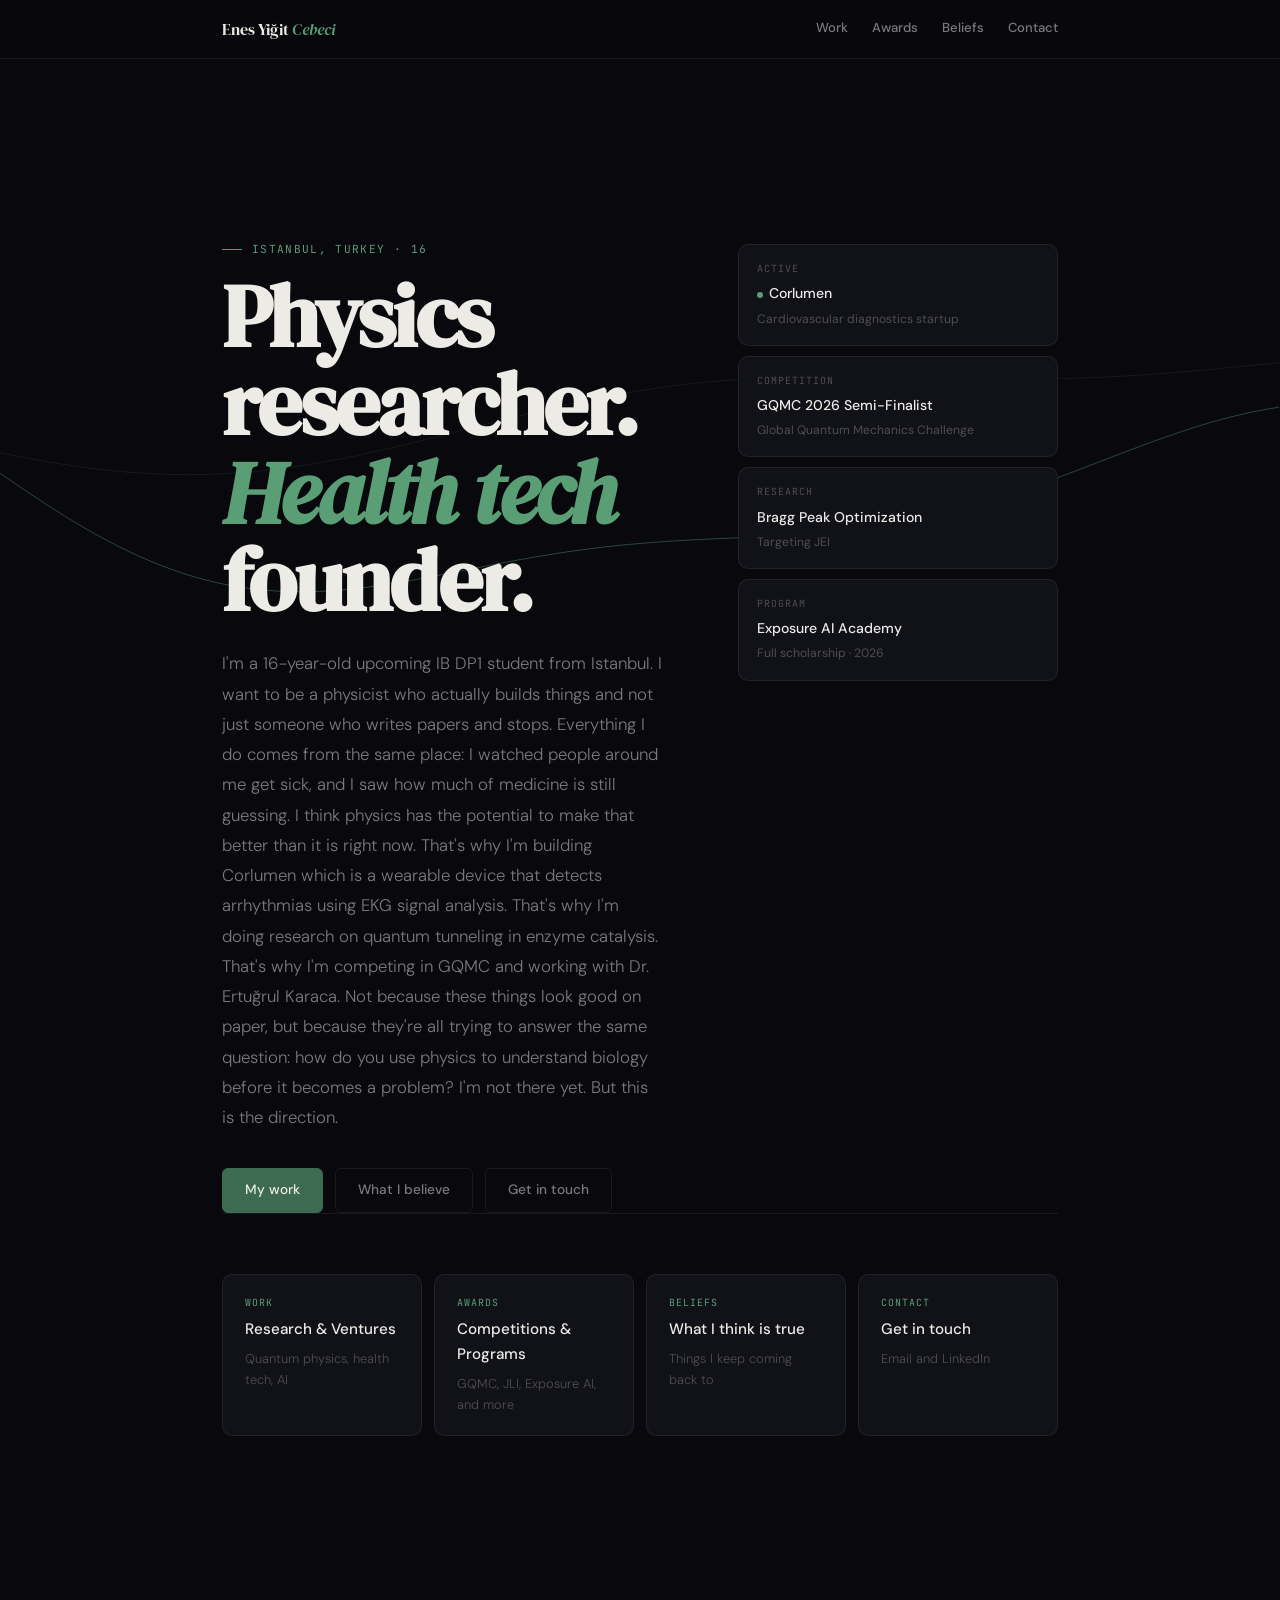
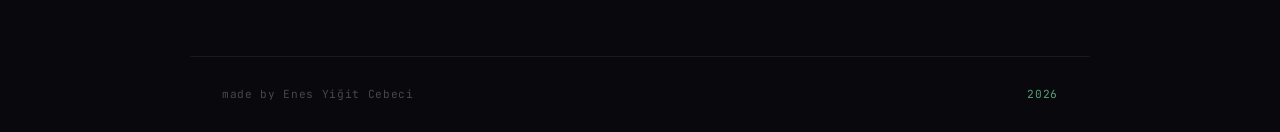
==== commit b60c92b0: "index.html" ====
--- a/index.html
+++ b/index.html
@@ -161,7 +161,7 @@
 </main>
 
 <footer>
-  <div>by Enes Yiğit Cebeci · Istanbul</div>
+  <div>made by Enes Yiğit Cebeci</div>
   <span>2026</span>
 </footer>
 
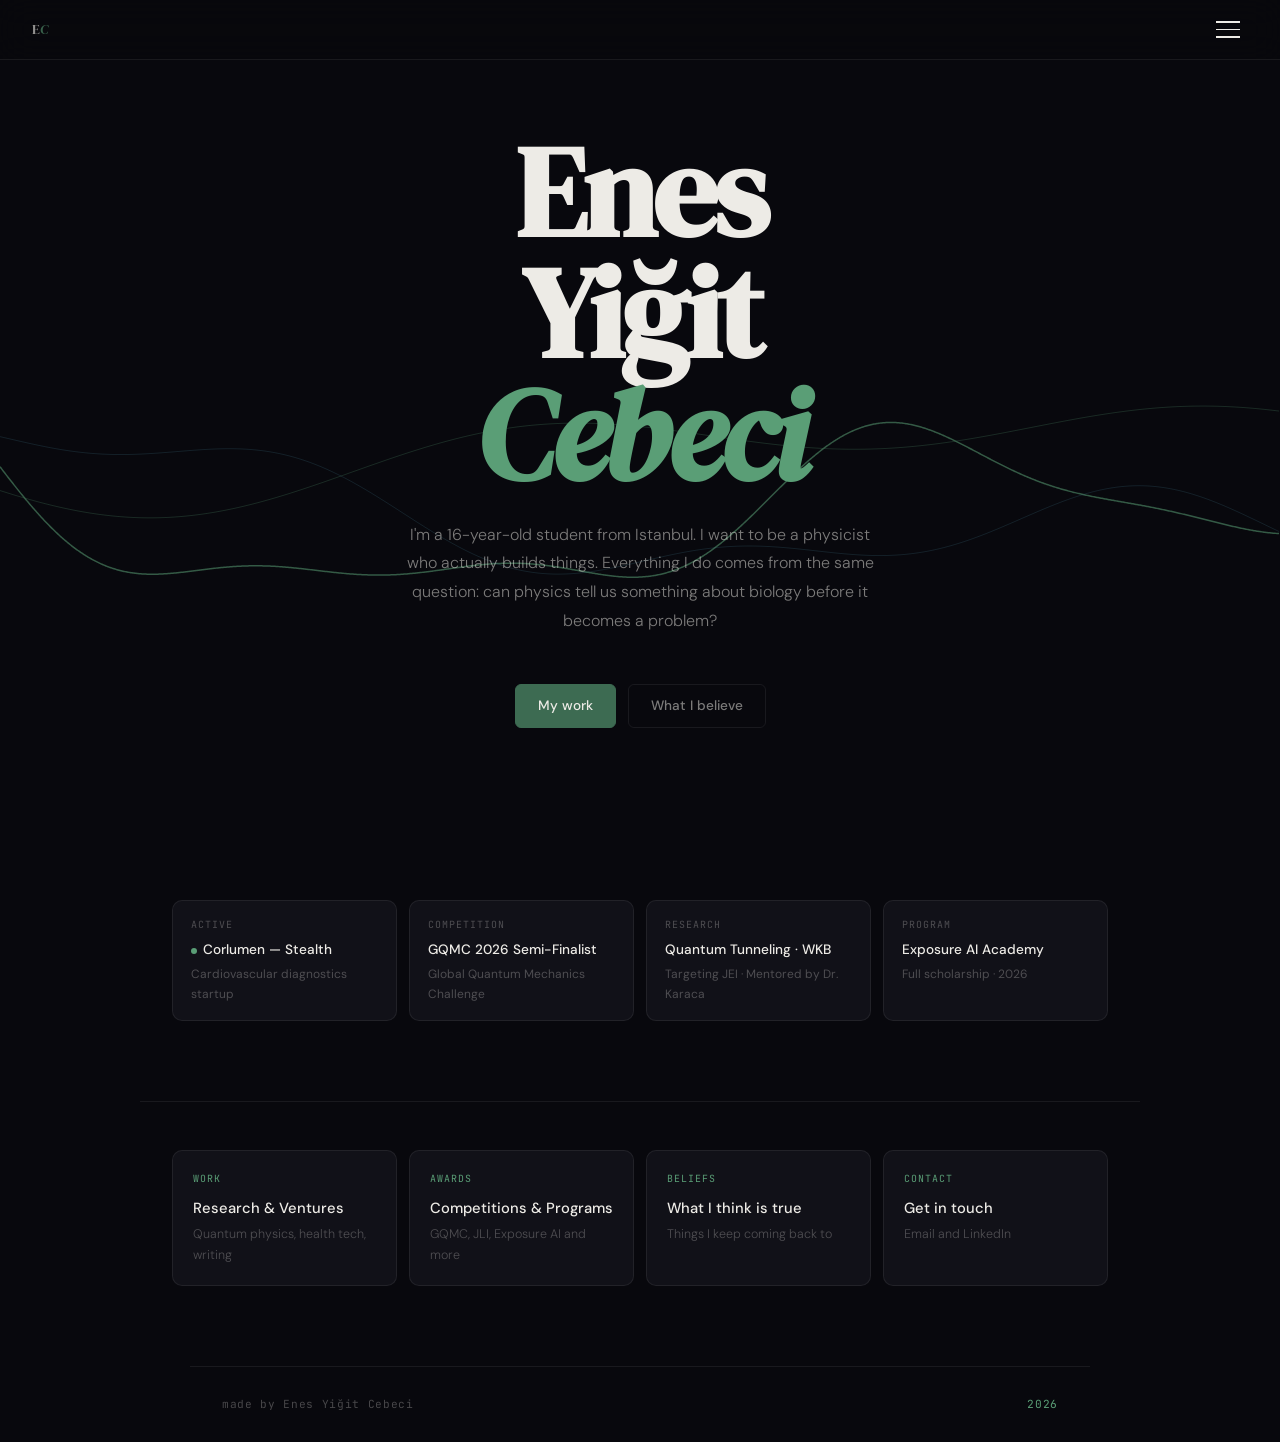
==== commit a09e083f: "index.html" ====
--- a/index.html
+++ b/index.html
@@ -6,75 +6,168 @@
 <title>Enes Yiğit Cebeci</title>
 <link rel="stylesheet" href="style.css">
 <style>
-  .hero {
-    min-height: 100vh;
-    display: flex; align-items: center;
-    padding: 120px 0 80px;
-    position: relative;
-  }
-  canvas#bg {
+  /* CANVAS */
+  #bg {
     position: fixed; top: 0; left: 0;
     width: 100%; height: 100%;
-    z-index: 0; pointer-events: none; opacity: 0.6;
-  }
-  .hero-content { position: relative; z-index: 1; width: 100%; }
-  .hero-grid {
-    display: grid;
-    grid-template-columns: 1fr 320px;
-    gap: 64px; align-items: start;
+    z-index: 0; pointer-events: none;
+  }
+
+  /* HAMBURGER NAV */
+  nav {
+    position: fixed; top: 0; left: 0; right: 0;
+    z-index: 200;
+    padding: 0 32px;
+    display: flex; align-items: center;
+    justify-content: space-between;
+    height: 60px;
+  }
+  .nav-logo {
+    font-family: 'DM Serif Display', serif;
+    font-size: 0.9rem; color: var(--text);
+    opacity: 0.6; letter-spacing: 0.02em;
+    position: relative; z-index: 201;
+  }
+  .nav-logo em { font-style: italic; color: var(--green-bright); }
+
+  .hamburger {
+    width: 36px; height: 36px;
+    display: flex; flex-direction: column;
+    justify-content: center; gap: 6px;
+    cursor: pointer; position: relative; z-index: 201;
+    background: none; border: none; padding: 4px;
+  }
+  .hamburger span {
+    display: block; width: 24px; height: 1.5px;
+    background: var(--text); transition: all 0.3s ease;
+    transform-origin: center;
+  }
+  .hamburger.open span:nth-child(1) { transform: translateY(7.5px) rotate(45deg); }
+  .hamburger.open span:nth-child(2) { opacity: 0; transform: scaleX(0); }
+  .hamburger.open span:nth-child(3) { transform: translateY(-7.5px) rotate(-45deg); }
+
+  /* OVERLAY MENU */
+  .menu-overlay {
+    position: fixed; inset: 0; z-index: 199;
+    background: rgba(8,8,13,0.97);
+    backdrop-filter: blur(20px);
+    display: flex; align-items: center; justify-content: center;
+    opacity: 0; pointer-events: none;
+    transition: opacity 0.3s ease;
+  }
+  .menu-overlay.open { opacity: 1; pointer-events: all; }
+  .menu-links {
+    display: flex; flex-direction: column;
+    align-items: center; gap: 8px;
+  }
+  .menu-links a {
+    font-family: 'DM Serif Display', serif;
+    font-size: clamp(2.5rem, 7vw, 5rem);
+    color: var(--text-dim); letter-spacing: -0.02em;
+    transition: color 0.15s, transform 0.15s;
+    display: block; line-height: 1.2;
+  }
+  .menu-links a:hover { color: var(--text); transform: translateX(8px); }
+  .menu-links a em { font-style: italic; color: var(--green-bright); }
+
+  /* HERO */
+  .hero {
+    position: relative; z-index: 1;
+    min-height: 100vh;
+    display: flex; flex-direction: column;
+    align-items: center; justify-content: center;
+    text-align: center;
+    padding: 80px 32px 40px;
   }
   h1.hero-name {
-    font-size: clamp(3rem, 7vw, 5.5rem);
-    line-height: 1.0; letter-spacing: -0.03em;
+    font-family: 'DM Serif Display', serif;
+    font-size: clamp(3.5rem, 10vw, 8rem);
+    line-height: 0.95; letter-spacing: -0.03em;
     margin-bottom: 24px;
+    animation: fadeUp 1s ease forwards;
+    opacity: 0;
   }
   h1.hero-name em { font-style: italic; color: var(--green-bright); }
-  .hero-sub {
-    font-size: 1.05rem; color: var(--text-dim);
-    max-width: 440px; line-height: 1.8;
-    font-weight: 300; margin-bottom: 36px;
-  }
-  .hero-links { display: flex; gap: 12px; flex-wrap: wrap; }
-  .status-stack { display: flex; flex-direction: column; gap: 10px; padding-top: 4px; }
+
+  @keyframes fadeUp {
+    from { opacity: 0; transform: translateY(30px); }
+    to { opacity: 1; transform: translateY(0); }
+  }
+
+  .hero-bio {
+    font-size: 1rem; color: var(--text-dim);
+    max-width: 480px; font-weight: 300; line-height: 1.8;
+    margin-bottom: 48px;
+    animation: fadeUp 1s ease 0.2s forwards; opacity: 0;
+  }
+
+  .hero-cta {
+    display: flex; gap: 12px; justify-content: center;
+    animation: fadeUp 1s ease 0.35s forwards; opacity: 0;
+    margin-bottom: 80px;
+  }
+
+  /* STATUS CARDS - horizontal below hero */
+  .status-row {
+    position: relative; z-index: 1;
+    display: grid; grid-template-columns: repeat(4, 1fr);
+    gap: 12px; padding: 0 32px 80px;
+    max-width: 1000px; margin: 0 auto; width: 100%;
+    animation: fadeUp 1s ease 0.5s forwards; opacity: 0;
+  }
   .status-card {
     background: var(--surface);
     border: 1px solid var(--border);
     border-radius: 10px; padding: 16px 18px;
+    text-align: left;
     transition: border-color 0.2s, transform 0.2s;
   }
-  .status-card:hover { border-color: var(--border-hover); transform: translateX(3px); }
+  .status-card:hover { border-color: var(--border-hover); transform: translateY(-3px); }
   .status-label {
     font-family: 'JetBrains Mono', monospace;
     font-size: 0.62rem; letter-spacing: 0.1em;
-    text-transform: uppercase; color: var(--text-dimmer);
-    margin-bottom: 5px;
-  }
-  .status-value { font-size: 0.88rem; font-weight: 500; }
-  .status-sub { font-size: 0.76rem; color: var(--text-dimmer); margin-top: 3px; }
-  .nav-row {
+    text-transform: uppercase; color: var(--text-dimmer); margin-bottom: 6px;
+  }
+  .status-value { font-size: 0.85rem; font-weight: 500; }
+  .status-sub { font-size: 0.75rem; color: var(--text-dimmer); margin-top: 3px; }
+  .live-dot {
+    width: 6px; height: 6px; border-radius: 50%;
+    background: var(--green-bright); display: inline-block;
+    animation: livepulse 2s ease-in-out infinite; margin-right: 6px;
+  }
+  @keyframes livepulse { 0%,100%{opacity:1} 50%{opacity:0.3} }
+
+  /* PAGE NAV CARDS */
+  .page-nav {
     position: relative; z-index: 1;
-    padding: 60px 0;
     display: grid; grid-template-columns: repeat(4,1fr);
-    gap: 12px; border-top: 1px solid var(--border);
-  }
-  .nav-card {
+    gap: 12px; padding: 0 32px 80px;
+    max-width: 1000px; margin: 0 auto; width: 100%;
+    border-top: 1px solid var(--border); padding-top: 48px;
+  }
+  .page-card {
     background: var(--surface);
     border: 1px solid var(--border);
-    border-radius: 10px; padding: 20px 22px;
-    transition: all 0.2s;
-    display: flex; flex-direction: column; gap: 6px;
-  }
-  .nav-card:hover { border-color: var(--border-hover); transform: translateY(-3px); }
-  .nav-card-label {
+    border-radius: 10px; padding: 20px 20px;
+    transition: all 0.2s; display: block;
+  }
+  .page-card:hover { border-color: var(--border-hover); transform: translateY(-3px); }
+  .page-card-label {
     font-family: 'JetBrains Mono', monospace;
     font-size: 0.62rem; letter-spacing: 0.1em;
-    text-transform: uppercase; color: var(--green-bright);
-  }
-  .nav-card-title { font-size: 0.95rem; font-weight: 500; }
-  .nav-card-desc { font-size: 0.8rem; color: var(--text-dimmer); font-weight: 300; }
+    text-transform: uppercase; color: var(--green-bright); margin-bottom: 8px;
+  }
+  .page-card-title { font-size: 0.92rem; font-weight: 500; margin-bottom: 4px; }
+  .page-card-desc { font-size: 0.78rem; color: var(--text-dimmer); font-weight: 300; }
+
   @media (max-width: 768px) {
-    .hero-grid { grid-template-columns: 1fr; gap: 40px; }
-    .nav-row { grid-template-columns: 1fr 1fr; }
+    .status-row { grid-template-columns: 1fr 1fr; }
+    .page-nav { grid-template-columns: 1fr 1fr; }
+    h1.hero-name { font-size: clamp(3rem, 14vw, 5rem); }
+  }
+  @media (max-width: 480px) {
+    .status-row { grid-template-columns: 1fr; }
+    .page-nav { grid-template-columns: 1fr; }
   }
 </style>
 </head>
@@ -83,82 +176,75 @@
 <canvas id="bg"></canvas>
 
 <nav>
-  <div class="inner">
-    <a href="/" class="nav-logo">Enes Yiğit <em>Cebeci</em></a>
-    <div class="navlinks">
-      <a href="/work.html">Work</a>
-      <a href="/awards.html">Awards</a>
-      <a href="/beliefs.html">Beliefs</a>
-      <a href="/contact.html">Contact</a>
-    </div>
-  </div>
+  <a href="/" class="nav-logo">E<em>C</em></a>
+  <button class="hamburger" id="hamburger" aria-label="Menu">
+    <span></span><span></span><span></span>
+  </button>
 </nav>
 
-<main>
-  <div class="wrap">
-    <div class="hero">
-      <div class="hero-content">
-        <div class="hero-grid">
-          <div>
-            <div class="page-eyebrow">Istanbul, Turkey · 16</div>
-            <h1 class="hero-name">Physics<br>researcher.<br><em>Health tech</em><br>founder.</h1>
-            <p class="hero-sub">I'm a 16-year-old upcoming IB DP1 student from Istanbul. I want to be a physicist who actually builds things and not just someone who writes papers and stops. Everything I do comes from the same place: I watched people around me get sick, and I saw how much of medicine is still guessing. I think physics has the potential to make that better than it is right now. That's why I'm building Corlumen which is a wearable device that detects arrhythmias using EKG signal analysis. That's why I'm doing research on quantum tunneling in enzyme catalysis. That's why I'm competing in GQMC and working with Dr. Ertuğrul Karaca. Not because these things look good on paper, but because they're all trying to answer the same question: how do you use physics to understand biology before it becomes a problem? I'm not there yet. But this is the direction.</p>
-            <div class="hero-links">
-              <a href="/work.html" class="btn btn-primary">My work</a>
-              <a href="/beliefs.html" class="btn btn-ghost">What I believe</a>
-              <a href="/contact.html" class="btn btn-ghost">Get in touch</a>
-            </div>
-          </div>
-          <div class="status-stack">
-            <div class="status-card">
-              <div class="status-label">Active</div>
-              <div class="status-value"><span class="live-dot"></span>Corlumen</div>
-              <div class="status-sub">Cardiovascular diagnostics startup</div>
-            </div>
-            <div class="status-card">
-              <div class="status-label">Competition</div>
-              <div class="status-value">GQMC 2026 Semi-Finalist</div>
-              <div class="status-sub">Global Quantum Mechanics Challenge</div>
-            </div>
-            <div class="status-card">
-              <div class="status-label">Research</div>
-              <div class="status-value">Bragg Peak Optimization </div>
-              <div class="status-sub">Targeting JEI</div>
-            </div>
-            <div class="status-card">
-              <div class="status-label">Program</div>
-              <div class="status-value">Exposure AI Academy</div>
-              <div class="status-sub">Full scholarship · 2026</div>
-            </div>
-          </div>
-        </div>
-
-        <div class="nav-row">
-          <a href="/work.html" class="nav-card">
-            <div class="nav-card-label">Work</div>
-            <div class="nav-card-title">Research & Ventures</div>
-            <div class="nav-card-desc">Quantum physics, health tech, AI</div>
-          </a>
-          <a href="/awards.html" class="nav-card">
-            <div class="nav-card-label">Awards</div>
-            <div class="nav-card-title">Competitions & Programs</div>
-            <div class="nav-card-desc">GQMC, JLI, Exposure AI, and more</div>
-          </a>
-          <a href="/beliefs.html" class="nav-card">
-            <div class="nav-card-label">Beliefs</div>
-            <div class="nav-card-title">What I think is true</div>
-            <div class="nav-card-desc">Things I keep coming back to</div>
-          </a>
-          <a href="/contact.html" class="nav-card">
-            <div class="nav-card-label">Contact</div>
-            <div class="nav-card-title">Get in touch</div>
-            <div class="nav-card-desc">Email and LinkedIn</div>
-          </a>
-        </div>
-      </div>
-    </div>
-  </div>
-</main>
+<div class="menu-overlay" id="overlay">
+  <div class="menu-links">
+    <a href="/work.html">Work</a>
+    <a href="/awards.html">Awards</a>
+    <a href="/beliefs.html">Beliefs</a>
+    <a href="/contact.html">Contact</a>
+  </div>
+</div>
+
+<div class="hero">
+  <h1 class="hero-name">Enes<br>Yiğit<br><em>Cebeci</em></h1>
+  <p class="hero-bio">I'm a 16-year-old student from Istanbul. I want to be a physicist who actually builds things. Everything I do comes from the same question: can physics tell us something about biology before it becomes a problem?</p>
+  <div class="hero-cta">
+    <a href="/work.html" class="btn btn-primary">My work</a>
+    <a href="/beliefs.html" class="btn btn-ghost">What I believe</a>
+  </div>
+</div>
+
+<div class="status-row">
+  <div class="status-card">
+    <div class="status-label">Active</div>
+    <div class="status-value"><span class="live-dot"></span>Corlumen — Stealth</div>
+    <div class="status-sub">Cardiovascular diagnostics startup</div>
+  </div>
+  <div class="status-card">
+    <div class="status-label">Competition</div>
+    <div class="status-value">GQMC 2026 Semi-Finalist</div>
+    <div class="status-sub">Global Quantum Mechanics Challenge</div>
+  </div>
+  <div class="status-card">
+    <div class="status-label">Research</div>
+    <div class="status-value">Quantum Tunneling · WKB</div>
+    <div class="status-sub">Targeting JEI · Mentored by Dr. Karaca</div>
+  </div>
+  <div class="status-card">
+    <div class="status-label">Program</div>
+    <div class="status-value">Exposure AI Academy</div>
+    <div class="status-sub">Full scholarship · 2026</div>
+  </div>
+</div>
+
+<div class="page-nav">
+  <a href="/work.html" class="page-card">
+    <div class="page-card-label">Work</div>
+    <div class="page-card-title">Research & Ventures</div>
+    <div class="page-card-desc">Quantum physics, health tech, writing</div>
+  </a>
+  <a href="/awards.html" class="page-card">
+    <div class="page-card-label">Awards</div>
+    <div class="page-card-title">Competitions & Programs</div>
+    <div class="page-card-desc">GQMC, JLI, Exposure AI and more</div>
+  </a>
+  <a href="/beliefs.html" class="page-card">
+    <div class="page-card-label">Beliefs</div>
+    <div class="page-card-title">What I think is true</div>
+    <div class="page-card-desc">Things I keep coming back to</div>
+  </a>
+  <a href="/contact.html" class="page-card">
+    <div class="page-card-label">Contact</div>
+    <div class="page-card-title">Get in touch</div>
+    <div class="page-card-desc">Email and LinkedIn</div>
+  </a>
+</div>
 
 <footer>
   <div>made by Enes Yiğit Cebeci</div>
@@ -166,29 +252,74 @@
 </footer>
 
 <script>
+  // Hamburger
+  const hamburger = document.getElementById('hamburger');
+  const overlay = document.getElementById('overlay');
+  hamburger.addEventListener('click', () => {
+    hamburger.classList.toggle('open');
+    overlay.classList.toggle('open');
+    document.body.style.overflow = overlay.classList.contains('open') ? 'hidden' : '';
+  });
+  overlay.querySelectorAll('a').forEach(a => {
+    a.addEventListener('click', () => {
+      hamburger.classList.remove('open');
+      overlay.classList.remove('open');
+      document.body.style.overflow = '';
+    });
+  });
+
+  // Wave background - enhanced
   const canvas = document.getElementById('bg');
   const ctx = canvas.getContext('2d');
   let t = 0;
   function resize() { canvas.width = window.innerWidth; canvas.height = window.innerHeight; }
   resize(); window.addEventListener('resize', resize);
+
   function draw() {
     ctx.clearRect(0, 0, canvas.width, canvas.height);
+
+    // Wave 1 - main green
     ctx.beginPath();
-    ctx.strokeStyle = 'rgba(90,158,118,0.7)';
+    ctx.strokeStyle = 'rgba(90,158,118,0.55)';
+    ctx.lineWidth = 1.5;
+    for (let x = 0; x < canvas.width; x++) {
+      const y = canvas.height * 0.5
+        + Math.sin((x * 0.005) + t) * 80
+        + Math.sin((x * 0.012) + t * 1.7) * 35
+        + Math.sin((x * 0.002) + t * 0.5) * 100
+        + Math.sin((x * 0.02) + t * 2.3) * 15;
+      x === 0 ? ctx.moveTo(x, y) : ctx.lineTo(x, y);
+    }
+    ctx.stroke();
+
+    // Wave 2 - offset green
+    ctx.beginPath();
+    ctx.strokeStyle = 'rgba(61,107,82,0.35)';
     ctx.lineWidth = 1;
     for (let x = 0; x < canvas.width; x++) {
-      const y = canvas.height * 0.5 + Math.sin((x*0.004)+t)*70 + Math.sin((x*0.008)+t*1.3)*30 + Math.sin((x*0.002)+t*0.7)*90;
-      x === 0 ? ctx.moveTo(x,y) : ctx.lineTo(x,y);
+      const y = canvas.height * 0.48
+        + Math.sin((x * 0.004) + t * 0.8 + 2) * 60
+        + Math.sin((x * 0.009) + t * 1.3) * 25
+        + Math.sin((x * 0.003) + t * 0.6) * 70;
+      x === 0 ? ctx.moveTo(x, y) : ctx.lineTo(x, y);
     }
     ctx.stroke();
+
+    // Wave 3 - teal accent
     ctx.beginPath();
-    ctx.strokeStyle = 'rgba(61,107,82,0.35)';
+    ctx.strokeStyle = 'rgba(70,130,150,0.2)';
+    ctx.lineWidth = 1;
     for (let x = 0; x < canvas.width; x++) {
-      const y = canvas.height * 0.45 + Math.sin((x*0.003)+t*0.8+1)*50 + Math.sin((x*0.007)+t*1.1)*20;
-      x === 0 ? ctx.moveTo(x,y) : ctx.lineTo(x,y);
+      const y = canvas.height * 0.52
+        + Math.sin((x * 0.006) + t * 1.1 + 4) * 45
+        + Math.sin((x * 0.015) + t * 2) * 20
+        + Math.sin((x * 0.001) + t * 0.3) * 90;
+      x === 0 ? ctx.moveTo(x, y) : ctx.lineTo(x, y);
     }
     ctx.stroke();
-    t += 0.003; requestAnimationFrame(draw);
+
+    t += 0.0025;
+    requestAnimationFrame(draw);
   }
   draw();
 </script>
